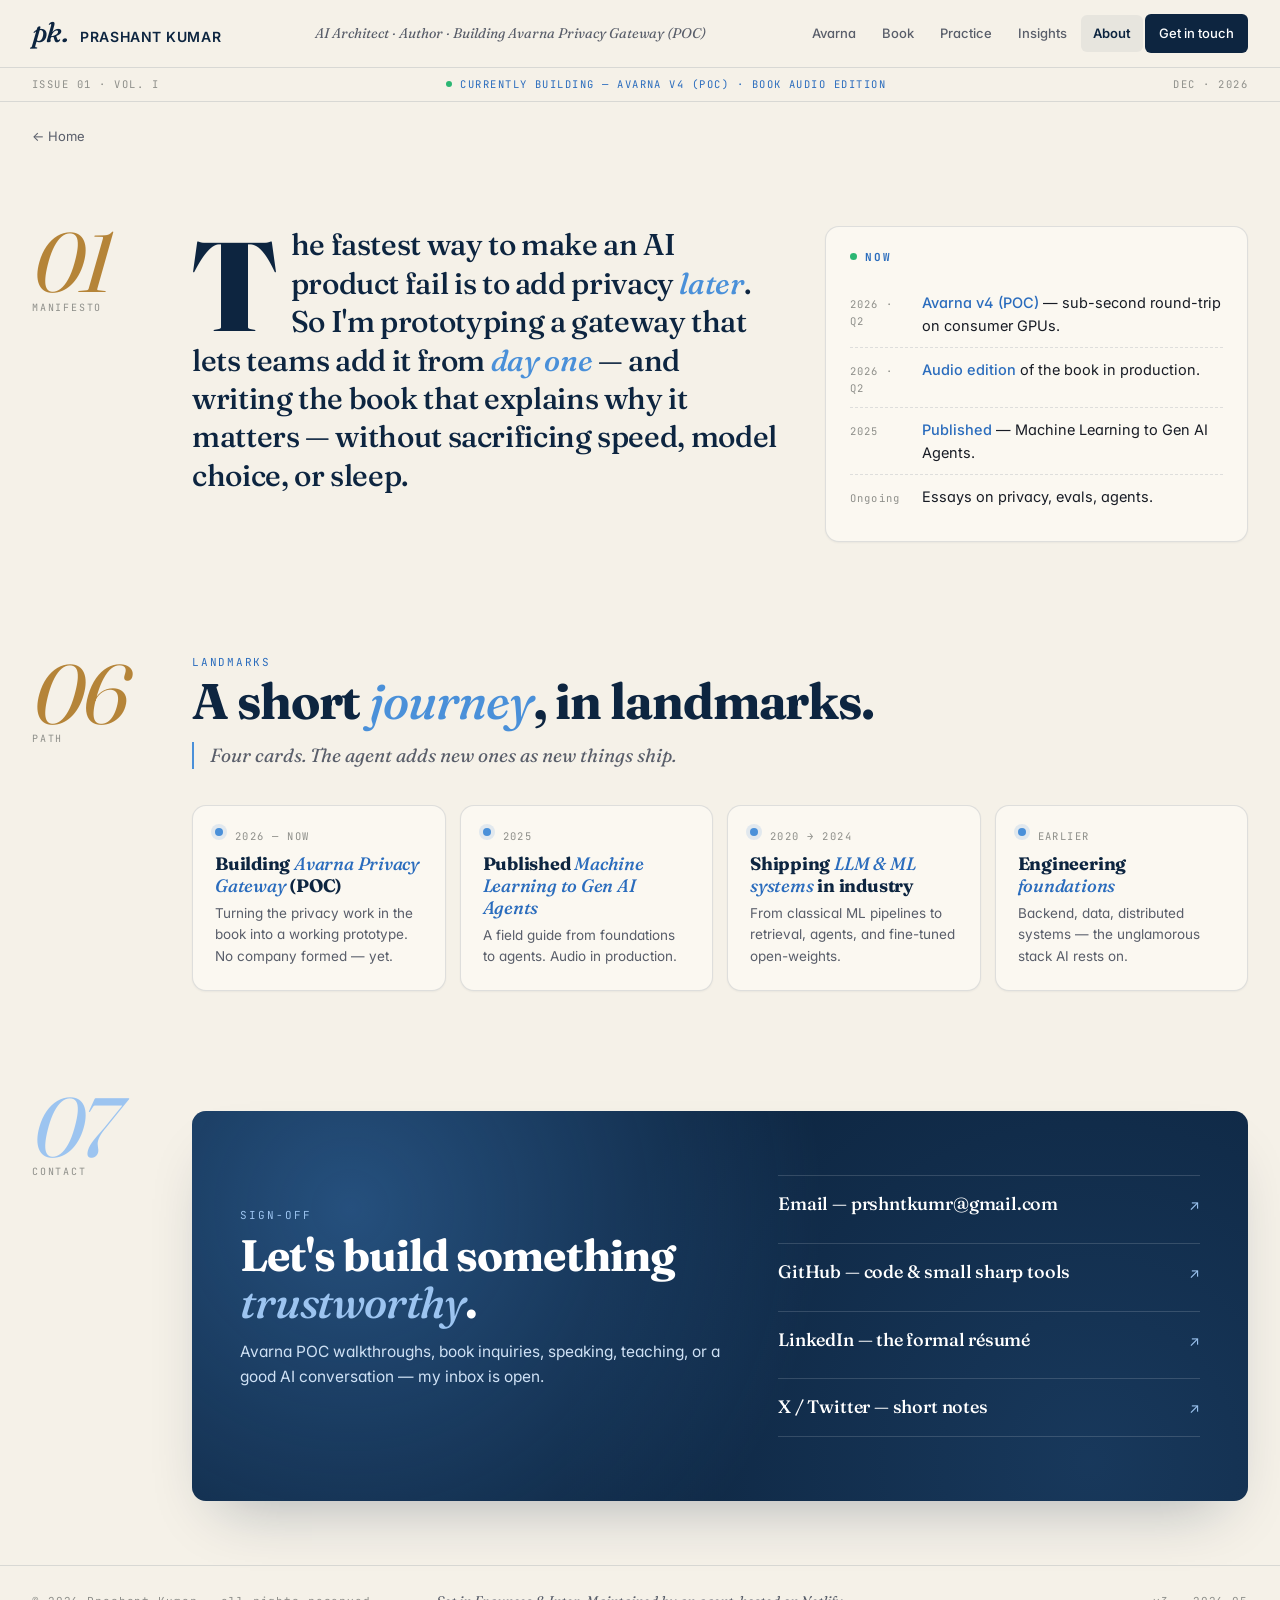
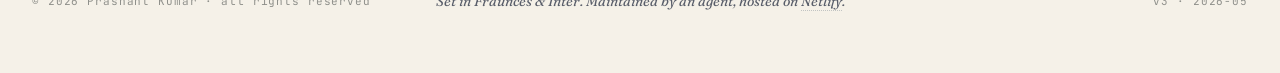
==== about/index.html @ cdc5237c "split site into landing + per-segment pages (avarna, book, practice, insights, about); extract share" ====
<!doctype html>
<html lang="en">
<head>
<meta charset="utf-8" />
<meta name="viewport" content="width=device-width, initial-scale=1" />
<title>About — journey &amp; contact · Prashant Kumar</title>
<meta name="description" content="Prashant Kumar — short journey, what's happening now, and how to reach me." />
<meta name="theme-color" content="#0d2540" />
<meta property="og:title" content="About — journey &amp; contact · Prashant Kumar" />
<meta property="og:description" content="Engineer, author, builder. Journey, manifesto, contact." />
<meta property="og:type" content="website" />
<link rel="preconnect" href="https://fonts.googleapis.com" />
<link rel="preconnect" href="https://fonts.gstatic.com" crossorigin />
<link href="https://fonts.googleapis.com/css2?family=Fraunces:ital,opsz,wght@0,9..144,400;0,9..144,500;0,9..144,700;0,9..144,900;1,9..144,400;1,9..144,500;1,9..144,700&family=Inter:wght@400;500;600&family=JetBrains+Mono:wght@400;500&display=swap" rel="stylesheet" />
<link rel="stylesheet" href="/assets/style.css" />
<style>
  /* Multi-page additions */
  .mast-nav a.active { background: rgba(13,37,64,.06); color: var(--navy); font-weight: 600; }
  .back-home { display: inline-flex; align-items: center; gap: 8px; color: var(--ink-dim); text-decoration: none; font-size: 13px; padding: 8px 0; }
  .back-home:hover { color: var(--navy); }
</style>
</head>
<body>

<header class="masthead">
  <div class="mast-inner">
    <a class="mast-brand" href="/">
      <span class="mast-mono">pk.</span>
      <span class="mast-name">Prashant Kumar</span>
    </a>
    <div class="mast-tag">AI Architect · Author · Building Avarna Privacy Gateway (POC)</div>
    <nav class="mast-nav">
      <a href="/avarna/">Avarna</a>
      <a href="/book/">Book</a>
      <a href="/practice/">Practice</a>
      <a href="/insights/">Insights</a>
      <a href="/about/" class="active">About</a>
      <a class="cta" href="/about/#contact">Get in touch</a>
    </nav>
  </div>
</header>

<div class="issue-rule">
  <div class="issue-inner">
    <span>Issue 01 · Vol. I</span>
    <span class="live">Currently building — Avarna v4 (POC) · Book audio edition</span>
    <span id="issue-date">— · 2026</span>
  </div>
</div>

<main id="top">
<a class="back-home" href="/" style="display:block; padding: 24px 0 0;">← Home</a>
<section class="manifesto reveal" id="manifesto">
    <div class="manifesto-num">01<small>Manifesto</small></div>
    <div class="manifesto-text">
      The fastest way to make an AI product fail is to add privacy <span class="it">later</span>. So I'm prototyping a gateway that lets teams add it from <span class="it">day one</span> — and writing the book that explains why it matters — without sacrificing speed, model choice, or sleep.
    </div>
    <aside class="manifesto-now">
      <h4>Now</h4>
      <ul class="now-list">
        <li><span class="yr">2026 · Q2</span><span class="wh"><em>Avarna v4 (POC)</em> — sub-second round-trip on consumer GPUs.</span></li>
        <li><span class="yr">2026 · Q2</span><span class="wh"><em>Audio edition</em> of the book in production.</span></li>
        <li><span class="yr">2025</span><span class="wh"><em>Published</em> — Machine Learning to Gen AI Agents.</span></li>
        <li><span class="yr">Ongoing</span><span class="wh">Essays on privacy, evals, agents.</span></li>
      </ul>
    </aside>
  </section><section id="journey" class="chap reveal">
    <div class="chap-num">06<small>Path</small></div>
    <div class="chap-body">
      <div class="chap-kicker">Landmarks</div>
      <h2 class="chap-title">A short <span class="it">journey</span>, in landmarks.</h2>
      <p class="chap-dek">Four cards. The agent adds new ones as new things ship.</p>

      <div class="journey-band">
        <article class="jcard">
          <div class="when">2026 — now</div>
          <div class="what">Building <em>Avarna Privacy Gateway</em> (POC)</div>
          <p class="why">Turning the privacy work in the book into a working prototype. No company formed — yet.</p>
        </article>
        <article class="jcard">
          <div class="when">2025</div>
          <div class="what">Published <em>Machine Learning to Gen AI Agents</em></div>
          <p class="why">A field guide from foundations to agents. Audio in production.</p>
        </article>
        <article class="jcard">
          <div class="when">2020 → 2024</div>
          <div class="what">Shipping <em>LLM &amp; ML systems</em> in industry</div>
          <p class="why">From classical ML pipelines to retrieval, agents, and fine-tuned open-weights.</p>
        </article>
        <article class="jcard">
          <div class="when">Earlier</div>
          <div class="what">Engineering <em>foundations</em></div>
          <p class="why">Backend, data, distributed systems — the unglamorous stack AI rests on.</p>
        </article>
      </div>
    </div>
  </section><section id="contact" class="chap reveal">
    <div class="chap-num" style="color:#9cc4f0">07<small>Contact</small></div>
    <div class="chap-body">
      <div class="signoff">
        <div>
          <div class="kk">Sign-off</div>
          <h2>Let's build something <span class="it">trustworthy</span>.</h2>
          <p>Avarna POC walkthroughs, book inquiries, speaking, teaching, or a good AI conversation — my inbox is open.</p>
        </div>
        <div class="signoff-links">
          <a class="so-link" href="mailto:prshntkumr@gmail.com">Email — prshntkumr@gmail.com <span class="ar">↗</span></a>
          <a class="so-link" href="https://github.com/" target="_blank" rel="noopener">GitHub — code &amp; small sharp tools <span class="ar">↗</span></a>
          <a class="so-link" href="https://www.linkedin.com/" target="_blank" rel="noopener">LinkedIn — the formal résumé <span class="ar">↗</span></a>
          <a class="so-link" href="#">X / Twitter — short notes <span class="ar">↗</span></a>
        </div>
      </div>
    </div>
  </section>
</main>

<footer class="colophon">
  <div>© <span id="yr"></span> Prashant Kumar · all rights reserved</div>
  <div class="mid">Set in Fraunces &amp; Inter. Maintained by an agent, hosted on <a href="https://www.netlify.com" target="_blank" rel="noopener">Netlify</a>.</div>
  <div style="text-align:right">v3 · 2026-05</div>
</footer>

<script>
  const now = new Date();
  document.getElementById('yr').textContent = now.getFullYear();
  const months = ["JAN","FEB","MAR","APR","MAY","JUN","JUL","AUG","SEP","OCT","NOV","DEC"];
  const dateEl = document.getElementById('issue-date');
  if (dateEl) dateEl.textContent = `${months[now.getMonth()]} · ${now.getFullYear()}`;
  const io = new IntersectionObserver((entries) => {
    entries.forEach(e => { if (e.isIntersecting) { e.target.classList.add('in'); io.unobserve(e.target); } });
  }, { threshold: 0.10 });
  document.querySelectorAll('.reveal').forEach(el => io.observe(el));
</script>

</body>
</html>
---- assets/style.css ----
:root {
    --bg: #f5f1e8;
    --bg-warm: #efeadf;
    --paper: #fbf8f1;
    --ink: #181c25;
    --ink-dim: #595e6a;
    --ink-soft: #8e8f8a;
    --navy: #0d2540;
    --navy-700: #1c3759;
    --navy-100: #e6ebf2;
    --accent: #4a90d9;
    --accent-deep: #2a6cbd;
    --accent-soft: #d6e6f5;
    --gold: #b58438;
    --rule: rgba(13,37,64,.12);
    --rule-strong: rgba(13,37,64,.22);
    --shadow-sm: 0 1px 2px rgba(13,37,64,.05);
    --shadow-md: 0 8px 20px -10px rgba(13,37,64,.18), 0 2px 6px rgba(13,37,64,.05);
    --shadow-lg: 0 30px 60px -28px rgba(13,37,64,.32);
    --radius: 14px;
    --maxw: 1440px;
  }

  * { box-sizing: border-box; }
  html, body { margin: 0; padding: 0; }
  html { scroll-behavior: smooth; }
  body {
    background: var(--bg);
    color: var(--ink);
    font-family: "Inter", system-ui, sans-serif;
    line-height: 1.6;
    -webkit-font-smoothing: antialiased;
    text-rendering: optimizeLegibility;
    font-feature-settings: "ss01","cv11";
  }
  ::selection { background: var(--accent-soft); color: var(--navy); }

  /* ===== Masthead ===== */
  .masthead {
    border-bottom: 1px solid var(--rule);
    background: var(--bg);
    position: sticky; top: 0; z-index: 50;
    backdrop-filter: blur(10px) saturate(140%);
  }
  .mast-inner {
    max-width: var(--maxw); margin: 0 auto;
    padding: 14px 32px;
    display: grid;
    grid-template-columns: auto 1fr auto;
    align-items: center;
    gap: 28px;
  }
  .mast-brand {
    display: inline-flex; align-items: baseline; gap: 12px;
    text-decoration: none; color: var(--navy);
  }
  .mast-mono {
    font-family: "Fraunces", serif;
    font-style: italic;
    font-weight: 500;
    font-size: 28px;
    color: var(--navy);
    letter-spacing: -.02em;
    line-height: 1;
  }
  .mast-name {
    font-family: "Inter", sans-serif;
    font-weight: 600;
    font-size: 14px;
    letter-spacing: .04em;
    text-transform: uppercase;
    color: var(--navy);
  }
  .mast-tag {
    font-family: "Fraunces", serif;
    font-style: italic;
    font-weight: 400;
    font-size: 14px;
    color: var(--ink-dim);
    text-align: center;
  }
  .mast-nav { display: flex; gap: 2px; align-items: center; }
  .mast-nav a {
    color: var(--ink-dim); text-decoration: none;
    padding: 8px 12px;
    font-size: 13px; font-weight: 500;
    border-radius: 6px;
  }
  .mast-nav a:hover { color: var(--navy); background: rgba(13,37,64,.05); }
  .mast-nav a.cta {
    background: var(--navy); color: #fff;
    padding: 9px 14px;
  }
  .mast-nav a.cta:hover { background: var(--navy-700); }
  @media (max-width: 820px) {
    .mast-inner { grid-template-columns: auto auto; }
    .mast-tag { display: none; }
  }

  /* ===== Issue rule (date strip below masthead) ===== */
  .issue-rule {
    border-bottom: 1px solid var(--rule);
    background: var(--bg);
  }
  .issue-inner {
    max-width: var(--maxw); margin: 0 auto;
    padding: 8px 32px;
    display: flex; align-items: center; justify-content: space-between;
    font-family: "JetBrains Mono", monospace;
    font-size: 10.5px;
    color: var(--ink-soft);
    letter-spacing: .14em;
    text-transform: uppercase;
  }
  .issue-inner .live { color: var(--accent-deep); }
  .issue-inner .live::before {
    content: ""; display: inline-block;
    width: 6px; height: 6px; border-radius: 50%;
    background: #2bb673; margin-right: 8px; vertical-align: 1px;
  }

  /* ===== Layout ===== */
  main { max-width: var(--maxw); margin: 0 auto; padding: 0 32px; }

  /* ===== Section system — number in left margin ===== */
  .chap {
    display: grid;
    grid-template-columns: 120px 1fr;
    gap: 40px;
    padding: 96px 0 0;
    scroll-margin-top: 80px;
  }
  .chap-num {
    font-family: "Fraunces", serif;
    font-style: italic;
    font-weight: 400;
    font-size: 84px;
    line-height: .85;
    color: var(--gold);
    letter-spacing: -.03em;
    padding-top: 4px;
    user-select: none;
  }
  .chap-num small {
    display: block;
    font-family: "JetBrains Mono", monospace;
    font-style: normal;
    font-size: 10px;
    color: var(--ink-soft);
    letter-spacing: .18em;
    margin-top: 6px;
    text-transform: uppercase;
  }
  .chap-body { min-width: 0; }
  @media (max-width: 760px) {
    .chap { grid-template-columns: 1fr; gap: 12px; padding-top: 64px; }
    .chap-num { font-size: 48px; }
  }

  .chap-title {
    font-family: "Fraunces", serif;
    font-weight: 700;
    font-size: clamp(30px, 4.2vw, 50px);
    line-height: 1.05;
    letter-spacing: -.022em;
    color: var(--navy);
    margin: 0 0 14px;
  }
  .chap-title .it {
    font-style: italic;
    font-weight: 500;
    color: var(--accent);
  }
  .chap-kicker {
    font-family: "JetBrains Mono", monospace;
    font-size: 11px;
    color: var(--accent-deep);
    letter-spacing: .16em;
    text-transform: uppercase;
    margin-bottom: 4px;
  }
  .chap-dek {
    font-family: "Fraunces", serif;
    font-style: italic;
    font-weight: 400;
    font-size: 19px;
    line-height: 1.45;
    color: var(--ink-dim);
    max-width: 640px;
    margin: 0 0 36px;
    border-left: 2px solid var(--accent);
    padding-left: 16px;
  }

  /* ===== OPENER (video as hero) ===== */
  .opener { padding-top: 36px; }
  .opener-grid {
    display: grid;
    grid-template-columns: 120px 1fr;
    gap: 40px;
  }
  @media (max-width: 760px) { .opener-grid { grid-template-columns: 1fr; } }

  .opener-meta {
    padding-top: 16px;
    font-family: "JetBrains Mono", monospace;
    font-size: 10.5px;
    color: var(--ink-soft);
    letter-spacing: .18em;
    text-transform: uppercase;
    writing-mode: vertical-rl;
    transform: rotate(180deg);
    align-self: start;
    justify-self: center;
  }
  @media (max-width: 760px) { .opener-meta { display: none; } }

  .video-stage {
    position: relative;
    aspect-ratio: 24 / 9;
    border-radius: var(--radius);
    overflow: hidden;
    background:
      radial-gradient(60% 80% at 25% 20%, rgba(74,144,217,.45), transparent 60%),
      radial-gradient(80% 100% at 90% 90%, rgba(13,37,64,.6), transparent 60%),
      linear-gradient(135deg, #0d2540 0%, #1c3759 60%, #2a5a8f 100%);
    box-shadow: var(--shadow-lg);
    border: 1px solid var(--rule-strong);
    display: flex;
    align-items: flex-end;
    color: #fff;
    isolation: isolate;
  }
  /* subtle film-grain on video stage */
  .video-stage::after {
    content: ""; position: absolute; inset: 0;
    background-image: url("data:image/svg+xml;utf8,<svg xmlns='http://www.w3.org/2000/svg' width='220' height='220'><filter id='n'><feTurbulence baseFrequency='.9' numOctaves='2' stitchTiles='stitch'/></filter><rect width='100%' height='100%' filter='url(%23n)' opacity='.4'/></svg>");
    opacity: .12; mix-blend-mode: overlay; pointer-events: none;
  }
  .video-overlay {
    position: relative; z-index: 1;
    padding: 28px 32px;
    display: grid;
    grid-template-columns: 1fr auto;
    align-items: end;
    gap: 28px;
    width: 100%;
    background: linear-gradient(180deg, transparent 0%, rgba(0,0,0,.45) 80%);
  }
  .video-label {
    font-family: "JetBrains Mono", monospace;
    font-size: 11px;
    letter-spacing: .18em;
    text-transform: uppercase;
    color: #b9d4ee;
    margin-bottom: 8px;
  }
  .video-title {
    font-family: "Fraunces", serif;
    font-weight: 700;
    font-size: clamp(22px, 2.6vw, 30px);
    line-height: 1.15;
    letter-spacing: -.015em;
    color: #fff;
    margin: 0;
    max-width: 640px;
  }
  .video-title em { color: #9cc4f0; font-weight: 500; }
  .video-play {
    display: inline-flex; align-items: center; gap: 12px;
    background: #fff; color: var(--navy);
    border: 0; cursor: pointer;
    padding: 12px 18px 12px 12px;
    border-radius: 999px;
    text-decoration: none;
    font-weight: 600;
    font-size: 14px;
    box-shadow: 0 14px 30px -8px rgba(0,0,0,.4);
    white-space: nowrap;
  }
  .video-play .tri {
    width: 26px; height: 26px;
    border-radius: 50%;
    background: var(--navy); color: #fff;
    display: inline-flex; align-items: center; justify-content: center;
    font-size: 10px; padding-left: 2px;
  }
  @media (max-width: 700px) {
    .video-stage { aspect-ratio: 16 / 11; }
    .video-overlay { grid-template-columns: 1fr; padding: 18px 20px; }
  }

  /* ===== Byline strip (under video) ===== */
  .byline {
    margin-top: 18px;
    padding: 18px 0;
    border-top: 1px solid var(--rule);
    border-bottom: 1px solid var(--rule);
    display: grid;
    grid-template-columns: 120px 1fr auto;
    gap: 40px;
    align-items: center;
  }
  @media (max-width: 760px) { .byline { grid-template-columns: 1fr; gap: 10px; } }
  .byline-by {
    font-family: "JetBrains Mono", monospace;
    font-size: 10.5px;
    color: var(--ink-soft);
    letter-spacing: .18em;
    text-transform: uppercase;
    text-align: right;
  }
  @media (max-width: 760px) { .byline-by { text-align: left; } }
  .byline-author {
    display: inline-flex; align-items: center; gap: 14px;
    color: var(--ink);
  }
  .byline-photo {
    width: 44px; height: 44px;
    border-radius: 50%;
    background:
      radial-gradient(circle at 35% 35%, #cdd9e6, transparent 55%),
      linear-gradient(160deg, #95a6ba, #6c7c92);
    flex-shrink: 0;
    position: relative;
    overflow: hidden;
    border: 1px solid var(--rule-strong);
  }
  .byline-photo::after {
    content: ""; position: absolute; left: 50%; bottom: -14px;
    transform: translateX(-50%);
    width: 70px; height: 38px;
    border-radius: 35px 35px 0 0;
    background: linear-gradient(160deg, #95a6ba, #6c7c92);
  }
  .byline-id { line-height: 1.25; }
  .byline-id .nm {
    font-family: "Fraunces", serif;
    font-weight: 700;
    font-size: 18px;
    color: var(--navy);
    letter-spacing: -.01em;
  }
  .byline-id .rl {
    font-size: 13px;
    color: var(--ink-dim);
  }
  .byline-id .rl em {
    color: var(--accent-deep);
    font-style: normal;
    font-weight: 500;
  }
  .byline-meta {
    font-family: "JetBrains Mono", monospace;
    font-size: 10.5px;
    color: var(--ink-soft);
    letter-spacing: .14em;
    text-transform: uppercase;
    text-align: right;
  }
  @media (max-width: 760px) { .byline-meta { text-align: left; } }

  /* ===== Manifesto (with drop cap) ===== */
  .manifesto {
    display: grid;
    grid-template-columns: 120px 1.4fr 1fr;
    gap: 40px;
    padding: 80px 0 16px;
  }
  @media (max-width: 980px) { .manifesto { grid-template-columns: 1fr; } }
  .manifesto-num {
    font-family: "Fraunces", serif;
    font-style: italic;
    font-weight: 400;
    font-size: 84px;
    line-height: .85;
    color: var(--gold);
    letter-spacing: -.03em;
    user-select: none;
  }
  .manifesto-num small {
    display: block;
    font-family: "JetBrains Mono", monospace;
    font-style: normal;
    font-size: 10px;
    color: var(--ink-soft);
    letter-spacing: .18em;
    margin-top: 6px;
    text-transform: uppercase;
  }
  @media (max-width: 980px) { .manifesto-num { font-size: 48px; } }
  .manifesto-text {
    font-family: "Fraunces", serif;
    font-weight: 500;
    font-size: clamp(22px, 2.4vw, 30px);
    line-height: 1.28;
    letter-spacing: -.012em;
    color: var(--navy);
  }
  .manifesto-text .it { font-style: italic; color: var(--accent); font-weight: 500; }
  .manifesto-text::first-letter {
    font-family: "Fraunces", serif;
    font-weight: 900;
    font-size: 4.2em;
    float: left;
    line-height: .82;
    padding: 8px 14px 0 0;
    color: var(--navy);
  }
  .manifesto-now {
    background: var(--paper);
    border: 1px solid var(--rule);
    border-radius: var(--radius);
    padding: 22px 24px;
    box-shadow: var(--shadow-sm);
  }
  .manifesto-now h4 {
    font-family: "JetBrains Mono", monospace;
    font-size: 11px;
    letter-spacing: .18em;
    text-transform: uppercase;
    color: var(--accent-deep);
    margin: 0 0 14px;
  }
  .manifesto-now h4::before {
    content: ""; display: inline-block;
    width: 7px; height: 7px; border-radius: 50%;
    background: #2bb673; margin-right: 8px; vertical-align: 1px;
  }
  .now-list { margin: 0; padding: 0; list-style: none; }
  .now-list li {
    padding: 10px 0;
    border-top: 1px dashed var(--rule);
    display: grid;
    grid-template-columns: 60px 1fr;
    gap: 12px;
    align-items: baseline;
  }
  .now-list li:first-child { border-top: 0; }
  .now-list .yr {
    font-family: "JetBrains Mono", monospace;
    font-size: 10.5px;
    color: var(--ink-soft);
    letter-spacing: .12em;
  }
  .now-list .wh {
    color: var(--ink);
    font-size: 14.5px;
  }
  .now-list .wh em {
    color: var(--accent-deep);
    font-style: normal;
    font-weight: 500;
  }

  /* ===== Avarna case study (asymmetric, with perf table) ===== */
  .case {
    display: grid;
    grid-template-columns: 1.05fr .95fr;
    gap: 32px;
    align-items: start;
  }
  @media (max-width: 880px) { .case { grid-template-columns: 1fr; } }
  .case-text { min-width: 0; }
  .case-text p {
    color: var(--ink-dim);
    font-size: 16px;
    max-width: 540px;
  }
  .case-text .lead {
    font-family: "Fraunces", serif;
    font-style: italic;
    font-size: 19px;
    color: var(--navy);
    line-height: 1.4;
    margin-bottom: 18px;
  }
  .case-tags { display: flex; flex-wrap: wrap; gap: 6px; margin-top: 16px; }
  .tag {
    font-family: "JetBrains Mono", monospace;
    font-size: 10.5px;
    padding: 4px 10px;
    border-radius: 999px;
    background: var(--navy-100);
    color: var(--navy);
    letter-spacing: .04em;
  }
  .ctas { display: flex; flex-wrap: wrap; gap: 10px; margin-top: 22px; }
  .btn {
    display: inline-flex; align-items: center; gap: 10px;
    padding: 12px 20px;
    border-radius: 10px;
    text-decoration: none;
    font-weight: 600;
    font-size: 14px;
    border: 1px solid transparent;
    transition: transform .15s ease, background .2s ease, box-shadow .2s ease, color .2s ease, border-color .2s ease;
  }
  .btn-p { background: var(--navy); color: #fff; box-shadow: var(--shadow-md); }
  .btn-p:hover { background: var(--navy-700); transform: translateY(-1px); }
  .btn-s { background: var(--accent-soft); color: var(--navy); }
  .btn-s:hover { background: #c1d8ee; transform: translateY(-1px); }
  .btn-g { background: transparent; color: var(--navy); border-color: var(--rule-strong); }
  .btn-g:hover { background: var(--paper); border-color: var(--navy-700); }
  .btn .arr { transition: transform .2s ease; }
  .btn:hover .arr { transform: translate(3px, -3px); }

  /* Pipeline diagram */
  .pipeline {
    background: var(--paper);
    border: 1px solid var(--rule);
    border-radius: var(--radius);
    padding: 24px;
    box-shadow: var(--shadow-sm);
  }
  .pipeline h4 {
    font-family: "JetBrains Mono", monospace;
    font-size: 10.5px;
    letter-spacing: .16em;
    text-transform: uppercase;
    color: var(--accent-deep);
    margin: 0 0 14px;
  }
  .pl-flow { display: grid; gap: 8px; }
  .pl-row {
    display: grid;
    grid-template-columns: 16px 1fr;
    gap: 10px;
    align-items: start;
  }
  .pl-tick {
    font-family: "Fraunces", serif;
    font-style: italic;
    color: var(--gold);
    line-height: 1.4;
    font-size: 13px;
  }
  .pl-box {
    background: var(--bg-warm);
    border: 1px solid var(--rule);
    border-radius: 8px;
    padding: 10px 12px;
  }
  .pl-box.detect { border-left: 3px solid var(--accent); }
  .pl-box.mask   { border-left: 3px solid var(--gold); }
  .pl-box.entity { border-left: 3px solid var(--navy); }
  .pl-box.unmask { border-left: 3px solid #2bb673; }
  .pl-box .lbl {
    font-family: "JetBrains Mono", monospace;
    font-size: 10.5px;
    color: var(--ink-soft);
    letter-spacing: .12em;
    text-transform: uppercase;
  }
  .pl-box .desc {
    font-family: "Fraunces", serif;
    font-weight: 500;
    font-size: 15px;
    color: var(--navy);
    margin-top: 2px;
    letter-spacing: -.005em;
  }
  .pl-box .desc em { color: var(--accent-deep); font-style: normal; }
  .pl-parallel {
    margin-left: 10px;
    border-left: 1px dashed var(--rule-strong);
    padding: 4px 0 4px 14px;
    display: grid;
    gap: 6px;
  }
  .pl-parallel .item {
    font-family: "JetBrains Mono", monospace;
    font-size: 11px;
    color: var(--ink-dim);
  }
  .pl-parallel .item strong {
    color: var(--navy);
    font-weight: 600;
  }

  /* Perf grid */
  .perf-grid {
    margin-top: 32px;
    display: grid;
    grid-template-columns: 1fr 1fr;
    gap: 1px;
    background: var(--rule);
    border: 1px solid var(--rule);
    border-radius: var(--radius);
    overflow: hidden;
  }
  @media (max-width: 600px) { .perf-grid { grid-template-columns: 1fr; } }
  .perf-cell {
    background: var(--paper);
    padding: 16px 18px;
  }
  .perf-cell .hw {
    font-family: "JetBrains Mono", monospace;
    font-size: 10.5px;
    color: var(--ink-soft);
    letter-spacing: .12em;
    text-transform: uppercase;
  }
  .perf-cell .rt {
    font-family: "Fraunces", serif;
    font-weight: 700;
    font-size: 22px;
    color: var(--navy);
    line-height: 1.1;
    margin-top: 6px;
    letter-spacing: -.015em;
    font-variant-numeric: tabular-nums;
  }
  .perf-cell .rt small {
    font-family: "Inter", sans-serif;
    font-weight: 400;
    font-size: 12px;
    color: var(--ink-dim);
    letter-spacing: 0;
    margin-left: 4px;
  }
  .perf-foot {
    margin-top: 12px;
    font-family: "JetBrains Mono", monospace;
    font-size: 10.5px;
    color: var(--ink-soft);
    letter-spacing: .08em;
  }
  .perf-foot strong { color: var(--accent-deep); font-weight: 600; }

  /* ===== Book spread ===== */
  .book {
    display: grid;
    grid-template-columns: .9fr 1.1fr;
    gap: 36px;
    align-items: start;
  }
  @media (max-width: 880px) { .book { grid-template-columns: 1fr; } }
  .book-stage {
    background: linear-gradient(160deg, #efeadf 0%, #d9d2c2 100%);
    border-radius: var(--radius);
    padding: 40px;
    display: flex; align-items: center; justify-content: center;
    aspect-ratio: 4 / 5;
    overflow: hidden;
    border: 1px solid var(--rule);
  }
  .book-cover {
    width: 60%; max-width: 260px;
    aspect-ratio: 2 / 3;
    background: linear-gradient(135deg, var(--navy) 0%, var(--navy-700) 100%);
    color: #fff;
    border-radius: 4px 14px 14px 4px;
    box-shadow:
      -2px 0 0 rgba(13,37,64,.55),
      -5px 0 0 rgba(13,37,64,.3),
      18px 30px 60px -10px rgba(13,37,64,.45);
    padding: 28px 24px;
    display: flex; flex-direction: column; justify-content: space-between;
    transform: rotate(-3deg);
    transition: transform .35s ease;
    position: relative;
    overflow: hidden;
  }
  .book-cover:hover { transform: rotate(0) translateY(-4px); }
  .book-cover::before {
    content: ""; position: absolute; inset: 0;
    background: radial-gradient(circle at 30% 18%, rgba(255,255,255,.1), transparent 50%);
  }
  .book-cover .pub {
    font-family: "JetBrains Mono", monospace;
    font-size: 10px;
    letter-spacing: .2em;
    color: #9cc4f0;
    text-transform: uppercase;
  }
  .book-cover .ttl {
    font-family: "Fraunces", serif;
    font-weight: 700;
    font-size: 22px;
    line-height: 1.08;
    letter-spacing: -.015em;
    margin-top: 10px;
  }
  .book-cover .ttl em { color: var(--accent); font-weight: 500; font-style: italic; }
  .book-cover .sub {
    font-family: "Fraunces", serif;
    font-style: italic;
    font-weight: 400;
    font-size: 12px;
    color: #b9d4ee;
    margin-top: 14px;
    line-height: 1.35;
  }
  .book-cover .au {
    font-family: "Fraunces", serif;
    font-weight: 500;
    font-size: 13px;
    color: #fff;
    border-top: 1px solid rgba(255,255,255,.25);
    padding-top: 10px;
    letter-spacing: .02em;
  }

  .book-info p {
    color: var(--ink-dim);
    font-size: 16px;
    max-width: 540px;
  }
  .book-info .lead {
    font-family: "Fraunces", serif;
    font-style: italic;
    font-size: 19px;
    color: var(--navy);
    line-height: 1.4;
    margin-bottom: 18px;
  }
  .toc {
    margin-top: 26px;
    border-top: 1px solid var(--rule);
  }
  .toc-row {
    display: grid;
    grid-template-columns: 36px 1fr auto;
    gap: 16px;
    padding: 12px 0;
    border-bottom: 1px solid var(--rule);
    align-items: baseline;
  }
  .toc-row .pt {
    font-family: "Fraunces", serif;
    font-style: italic;
    font-weight: 500;
    font-size: 14px;
    color: var(--gold);
  }
  .toc-row .ti {
    font-family: "Fraunces", serif;
    font-weight: 500;
    font-size: 16px;
    color: var(--navy);
    letter-spacing: -.005em;
  }
  .toc-row .ti em {
    font-style: italic;
    color: var(--accent-deep);
    font-weight: 500;
  }
  .toc-row .ch {
    font-family: "JetBrains Mono", monospace;
    font-size: 10.5px;
    color: var(--ink-soft);
    letter-spacing: .1em;
  }

  /* ===== Practice — asymmetric card list ===== */
  .practice {
    display: grid;
    grid-template-columns: repeat(6, 1fr);
    gap: 14px;
  }
  @media (max-width: 880px) { .practice { grid-template-columns: repeat(2, 1fr); } }
  @media (max-width: 520px) { .practice { grid-template-columns: 1fr; } }
  .pcard {
    background: var(--paper);
    border: 1px solid var(--rule);
    border-radius: var(--radius);
    padding: 22px;
    box-shadow: var(--shadow-sm);
    transition: transform .25s ease, box-shadow .25s ease, border-color .25s ease;
    grid-column: span 2;
    display: flex; flex-direction: column; gap: 8px;
  }
  .pcard:hover { transform: translateY(-3px); box-shadow: var(--shadow-md); border-color: var(--rule-strong); }
  /* alternating widths for editorial rhythm */
  .pcard:nth-child(6n+1) { grid-column: span 3; }
  .pcard:nth-child(6n+2) { grid-column: span 3; }
  .pcard:nth-child(6n+3) { grid-column: span 2; }
  .pcard:nth-child(6n+4) { grid-column: span 2; }
  .pcard:nth-child(6n+5) { grid-column: span 2; }
  .pcard:nth-child(6n+6) { grid-column: span 6; }
  @media (max-width: 880px) {
    .pcard, .pcard:nth-child(n) { grid-column: span 2; }
  }
  @media (max-width: 520px) {
    .pcard, .pcard:nth-child(n) { grid-column: span 1; }
  }
  .pcard .pnum {
    font-family: "JetBrains Mono", monospace;
    font-size: 10.5px;
    color: var(--ink-soft);
    letter-spacing: .14em;
  }
  .pcard h3 {
    font-family: "Fraunces", serif;
    font-weight: 700;
    font-size: 20px;
    color: var(--navy);
    margin: 0;
    letter-spacing: -.015em;
  }
  .pcard h3 .it { font-style: italic; font-weight: 500; color: var(--accent); }
  .pcard p {
    color: var(--ink-dim);
    margin: 4px 0 0;
    font-size: 14.5px;
    line-height: 1.55;
  }
  .pcard .pmeta {
    display: flex; flex-wrap: wrap; gap: 5px;
    margin-top: 12px;
  }

  /* ===== Insights ===== */
  .insights {
    display: grid;
    grid-template-columns: 1.4fr 1fr;
    gap: 32px;
  }
  @media (max-width: 880px) { .insights { grid-template-columns: 1fr; } }
  .lead-essay {
    background: var(--paper);
    border: 1px solid var(--rule);
    border-radius: var(--radius);
    padding: 36px;
    box-shadow: var(--shadow-md);
    position: relative;
  }
  .lead-essay .kk {
    font-family: "JetBrains Mono", monospace;
    font-size: 10.5px;
    letter-spacing: .16em;
    text-transform: uppercase;
    color: var(--accent-deep);
    margin-bottom: 14px;
  }
  .lead-essay h3 {
    font-family: "Fraunces", serif;
    font-weight: 700;
    font-size: 30px;
    line-height: 1.08;
    letter-spacing: -.018em;
    color: var(--navy);
    margin: 0 0 12px;
  }
  .lead-essay h3 .it { font-style: italic; font-weight: 500; color: var(--accent); }
  .lead-essay p {
    color: var(--ink-dim);
    font-size: 15.5px;
    margin: 0 0 16px;
  }
  .lead-essay .pull {
    font-family: "Fraunces", serif;
    font-style: italic;
    font-size: 17px;
    color: var(--navy);
    line-height: 1.45;
    border-left: 2px solid var(--accent);
    padding: 4px 0 4px 14px;
    margin: 16px 0;
  }
  .lead-essay a.read {
    color: var(--navy);
    font-weight: 600;
    text-decoration: none;
    font-size: 14px;
    border-bottom: 1px solid var(--accent);
    padding-bottom: 2px;
  }
  .more-stack { display: grid; gap: 14px; align-content: start; }
  .mi {
    background: var(--paper);
    border: 1px solid var(--rule);
    border-radius: var(--radius);
    padding: 22px;
    box-shadow: var(--shadow-sm);
  }
  .mi .kk {
    font-family: "JetBrains Mono", monospace;
    font-size: 10.5px;
    letter-spacing: .14em;
    text-transform: uppercase;
    color: var(--accent-deep);
    margin-bottom: 8px;
  }
  .mi h4 {
    font-family: "Fraunces", serif;
    font-weight: 700;
    font-size: 18px;
    color: var(--navy);
    margin: 0 0 6px;
    line-height: 1.2;
    letter-spacing: -.012em;
  }
  .mi p { color: var(--ink-dim); font-size: 13.5px; margin: 0 0 10px; }
  .mi a { color: var(--navy); font-weight: 600; text-decoration: none; font-size: 13px; border-bottom: 1px solid var(--accent); padding-bottom: 1px; }

  /* ===== Journey — horizontal scroll band ===== */
  .journey-band {
    display: grid;
    grid-template-columns: repeat(4, 1fr);
    gap: 14px;
  }
  @media (max-width: 880px) { .journey-band { grid-template-columns: 1fr 1fr; } }
  @media (max-width: 520px) { .journey-band { grid-template-columns: 1fr; } }
  .jcard {
    background: var(--paper);
    border: 1px solid var(--rule);
    border-radius: var(--radius);
    padding: 22px;
    box-shadow: var(--shadow-sm);
    position: relative;
  }
  .jcard::before {
    content: ""; position: absolute;
    top: 22px; left: 22px;
    width: 8px; height: 8px; border-radius: 50%;
    background: var(--accent);
    box-shadow: 0 0 0 4px rgba(74,144,217,.15);
  }
  .jcard .when {
    font-family: "JetBrains Mono", monospace;
    font-size: 10.5px;
    letter-spacing: .14em;
    text-transform: uppercase;
    color: var(--ink-soft);
    margin-left: 20px;
  }
  .jcard .what {
    font-family: "Fraunces", serif;
    font-weight: 700;
    font-size: 18px;
    color: var(--navy);
    margin: 8px 0 6px;
    line-height: 1.22;
    letter-spacing: -.012em;
  }
  .jcard .what em { font-style: italic; color: var(--accent-deep); font-weight: 500; }
  .jcard .why { color: var(--ink-dim); font-size: 13.5px; margin: 0; }

  /* ===== Sign-off ===== */
  .signoff {
    background: var(--navy);
    color: #fff;
    border-radius: var(--radius);
    padding: 64px 48px;
    margin-top: 24px;
    position: relative;
    overflow: hidden;
    box-shadow: var(--shadow-lg);
    display: grid;
    grid-template-columns: 1.2fr 1fr;
    gap: 32px;
    align-items: center;
  }
  @media (max-width: 760px) { .signoff { grid-template-columns: 1fr; padding: 40px 28px; } }
  .signoff::before {
    content: ""; position: absolute; inset: 0;
    background:
      radial-gradient(circle at 15% 25%, rgba(74,144,217,.4), transparent 50%),
      radial-gradient(circle at 85% 90%, rgba(74,144,217,.18), transparent 55%);
    pointer-events: none;
  }
  .signoff > * { position: relative; z-index: 1; }
  .signoff .kk {
    font-family: "JetBrains Mono", monospace;
    font-size: 11px;
    letter-spacing: .18em;
    text-transform: uppercase;
    color: #9cc4f0;
  }
  .signoff h2 {
    font-family: "Fraunces", serif;
    font-weight: 700;
    font-size: clamp(28px, 4vw, 44px);
    line-height: 1.05;
    color: #fff;
    margin: 8px 0 14px;
    letter-spacing: -.022em;
  }
  .signoff h2 .it { font-style: italic; font-weight: 500; color: #9cc4f0; }
  .signoff p { color: #cfe1f5; font-size: 15.5px; max-width: 480px; }
  .signoff-links { display: grid; gap: 10px; }
  .so-link {
    display: grid; grid-template-columns: 1fr auto; align-items: baseline;
    padding: 14px 0;
    border-top: 1px solid rgba(255,255,255,.15);
    color: #fff; text-decoration: none;
    font-family: "Fraunces", serif;
    font-weight: 500;
    font-size: 18px;
    letter-spacing: -.01em;
    transition: padding-left .2s ease;
  }
  .so-link:last-child { border-bottom: 1px solid rgba(255,255,255,.15); }
  .so-link:hover { padding-left: 8px; color: #9cc4f0; }
  .so-link .ar { font-family: "Inter", sans-serif; font-weight: 400; font-size: 14px; color: #9cc4f0; }

  /* ===== Colophon footer ===== */
  .colophon {
    max-width: var(--maxw); margin: 64px auto 0;
    padding: 24px 32px 60px;
    border-top: 1px solid var(--rule);
    display: grid;
    grid-template-columns: 1fr auto 1fr;
    gap: 32px;
    align-items: center;
    color: var(--ink-soft);
    font-family: "JetBrains Mono", monospace;
    font-size: 11px;
    letter-spacing: .08em;
  }
  @media (max-width: 760px) { .colophon { grid-template-columns: 1fr; text-align: center; } }
  .colophon .mid {
    font-family: "Fraunces", serif;
    font-style: italic;
    font-weight: 400;
    font-size: 14px;
    color: var(--ink-dim);
    letter-spacing: 0;
  }
  .colophon a { color: var(--ink-dim); text-decoration: none; border-bottom: 1px dotted var(--rule-strong); }

  /* Reveal */
  .reveal { opacity: 0; transform: translateY(18px); transition: opacity .7s ease, transform .7s ease; }
  .reveal.in { opacity: 1; transform: none; }
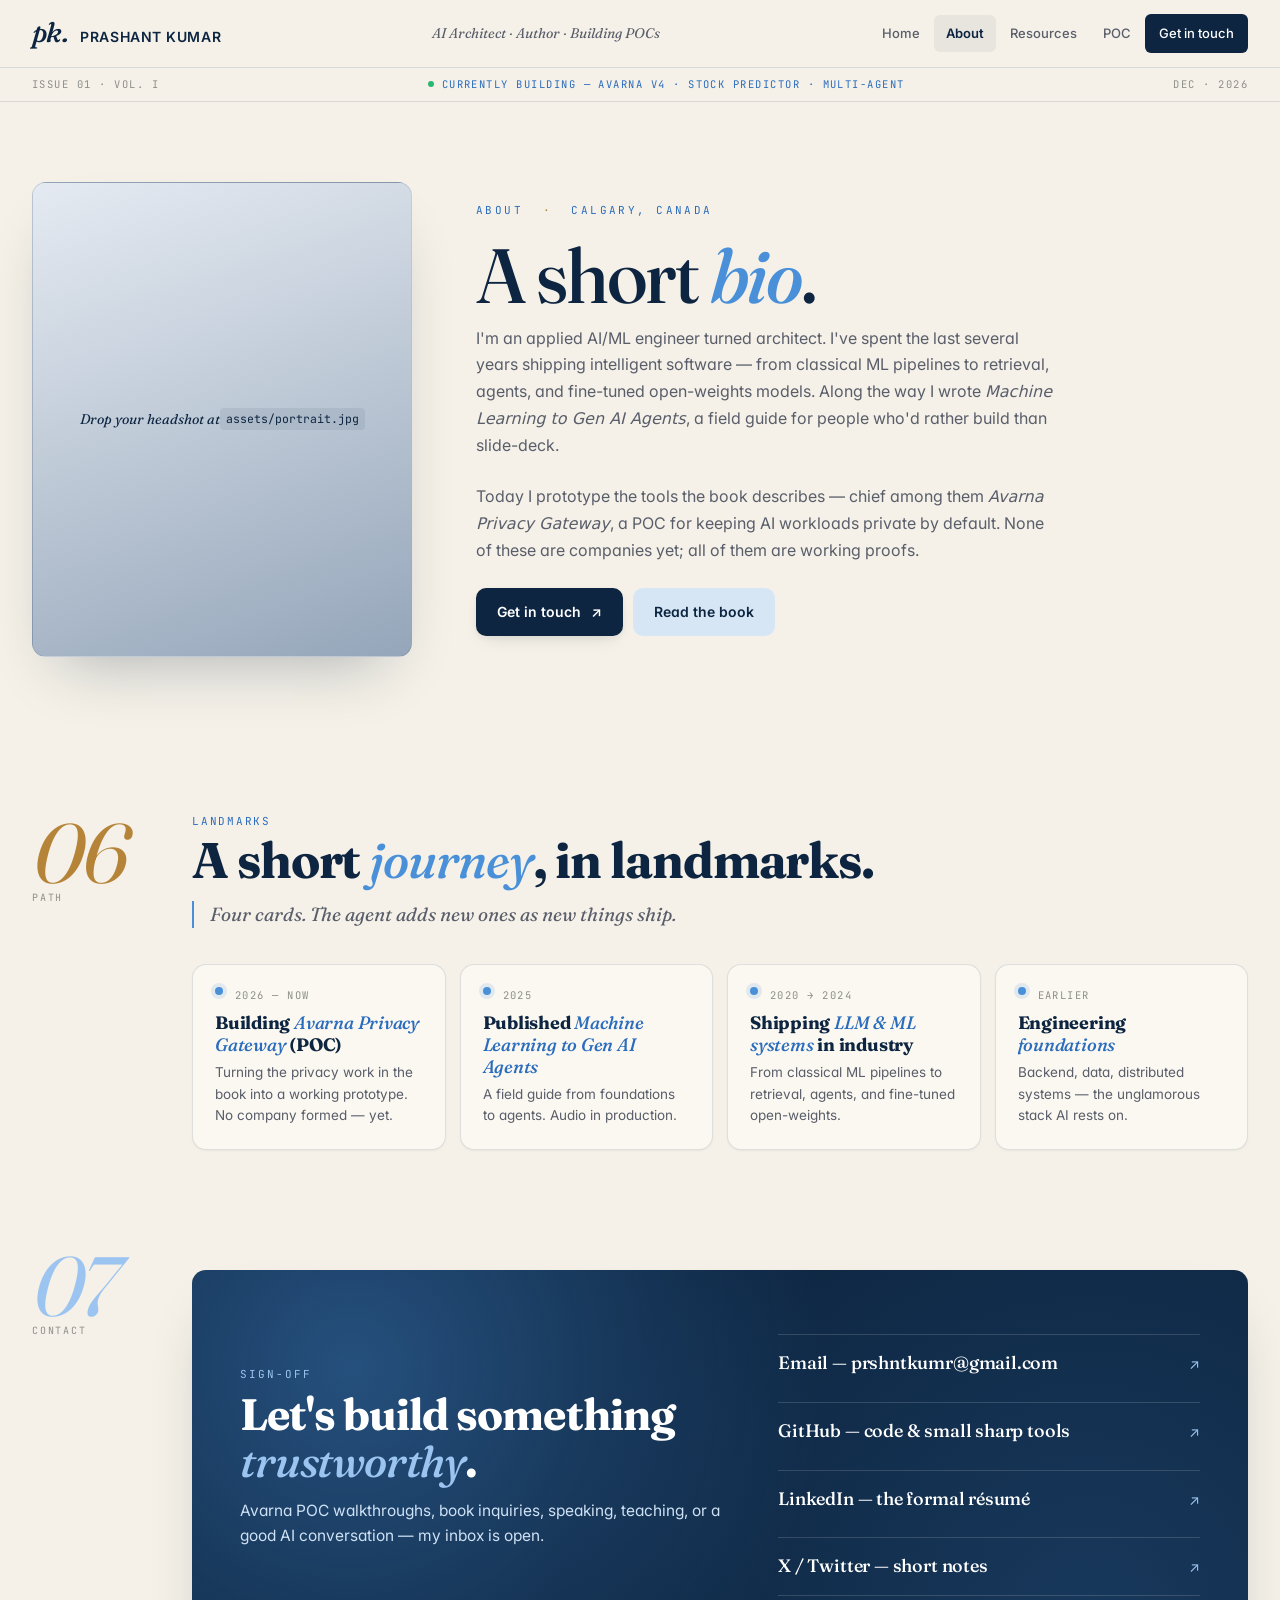
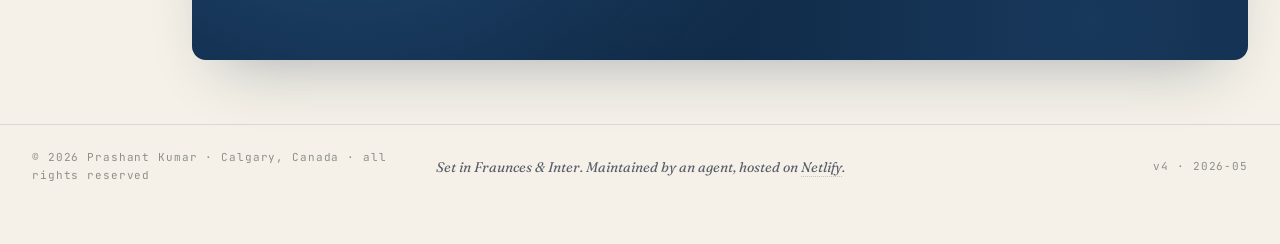
==== commit e2ebd996: "restructure to 4-tab site: Home (portrait + Latest & Trending + Now) / About / Resources / POC (Avar" ====
--- a/about/index.html
+++ b/about/index.html
@@ -3,21 +3,244 @@
 <head>
 <meta charset="utf-8" />
 <meta name="viewport" content="width=device-width, initial-scale=1" />
-<title>About — journey &amp; contact · Prashant Kumar</title>
-<meta name="description" content="Prashant Kumar — short journey, what's happening now, and how to reach me." />
+<title>About — Prashant Kumar</title>
+<meta name="description" content="About Prashant Kumar — AI architect and author based in Calgary, Canada." />
 <meta name="theme-color" content="#0d2540" />
-<meta property="og:title" content="About — journey &amp; contact · Prashant Kumar" />
-<meta property="og:description" content="Engineer, author, builder. Journey, manifesto, contact." />
+<meta property="og:title" content="About — Prashant Kumar" />
+<meta property="og:description" content="Engineer turned architect. Author of a field guide on AI. Builder of POCs." />
 <meta property="og:type" content="website" />
 <link rel="preconnect" href="https://fonts.googleapis.com" />
 <link rel="preconnect" href="https://fonts.gstatic.com" crossorigin />
 <link href="https://fonts.googleapis.com/css2?family=Fraunces:ital,opsz,wght@0,9..144,400;0,9..144,500;0,9..144,700;0,9..144,900;1,9..144,400;1,9..144,500;1,9..144,700&family=Inter:wght@400;500;600&family=JetBrains+Mono:wght@400;500&display=swap" rel="stylesheet" />
 <link rel="stylesheet" href="/assets/style.css" />
 <style>
-  /* Multi-page additions */
   .mast-nav a.active { background: rgba(13,37,64,.06); color: var(--navy); font-weight: 600; }
   .back-home { display: inline-flex; align-items: center; gap: 8px; color: var(--ink-dim); text-decoration: none; font-size: 13px; padding: 8px 0; }
   .back-home:hover { color: var(--navy); }
+
+  /* === Portrait + bio block === */
+  .portrait-hero {
+    padding: 80px 0 60px;
+    display: grid;
+    grid-template-columns: minmax(280px, 380px) 1fr;
+    gap: 64px;
+    align-items: center;
+  }
+  @media (max-width: 880px) { .portrait-hero { grid-template-columns: 1fr; gap: 40px; padding: 48px 0; } }
+  .portrait {
+    aspect-ratio: 4 / 5;
+    border-radius: var(--radius);
+    background:
+      url('/assets/portrait.jpg') center / cover no-repeat,
+      radial-gradient(circle at 30% 30%, #cdd9e6, transparent 55%),
+      linear-gradient(160deg, #e6ebf2, #95a6ba);
+    box-shadow: var(--shadow-lg);
+    position: relative;
+    overflow: hidden;
+    border: 1px solid var(--rule);
+  }
+  .portrait .placeholder {
+    position: absolute; inset: 0;
+    display: flex; align-items: center; justify-content: center;
+    text-align: center; padding: 24px;
+    color: var(--navy);
+    font-family: "Fraunces", serif;
+    font-style: italic;
+    font-size: 14px;
+    background: linear-gradient(160deg, rgba(230,235,242,.92), rgba(149,166,186,.92));
+  }
+  /* Hide placeholder when portrait.jpg loads */
+  .portrait[data-loaded="true"] .placeholder { display: none; }
+
+  .bio-eyebrow {
+    font-family: "JetBrains Mono", monospace;
+    font-size: 11px; letter-spacing: .22em; text-transform: uppercase;
+    color: var(--accent-deep);
+    margin-bottom: 18px;
+  }
+  .bio-eyebrow .sep { color: var(--gold); margin: 0 10px; }
+  .bio-name {
+    font-family: "Fraunces", serif;
+    font-weight: 500;
+    font-size: clamp(48px, 6vw, 84px);
+    line-height: .98;
+    letter-spacing: -.03em;
+    color: var(--navy);
+    margin: 0 0 12px;
+  }
+  .bio-name .it { font-style: italic; color: var(--accent); }
+  .bio-role {
+    font-family: "Fraunces", serif;
+    font-style: italic;
+    font-weight: 400;
+    font-size: clamp(18px, 1.6vw, 22px);
+    color: var(--ink-dim);
+    margin: 0 0 24px;
+  }
+  .bio-role em { font-style: normal; color: var(--accent-deep); font-weight: 500; }
+  .bio-blurb {
+    font-size: 16px;
+    color: var(--ink-dim);
+    line-height: 1.65;
+    max-width: 580px;
+    margin: 0 0 24px;
+  }
+  .bio-ctas { display: flex; flex-wrap: wrap; gap: 10px; }
+
+  /* === Latest & Trending strip === */
+  .latest-strip {
+    padding: 60px 0 40px;
+    border-top: 1px solid var(--rule);
+  }
+  .latest-head {
+    display: flex; justify-content: space-between; align-items: baseline;
+    margin-bottom: 32px; flex-wrap: wrap; gap: 16px;
+  }
+  .latest-head h2 {
+    font-family: "Fraunces", serif;
+    font-weight: 500;
+    font-size: clamp(26px, 3vw, 38px);
+    color: var(--navy);
+    letter-spacing: -.018em;
+    margin: 0;
+  }
+  .latest-head h2 .it { font-style: italic; color: var(--accent); }
+  .latest-head .updated {
+    font-family: "JetBrains Mono", monospace;
+    font-size: 11px;
+    color: var(--ink-soft);
+    letter-spacing: .14em; text-transform: uppercase;
+  }
+  .latest-grid {
+    display: grid;
+    grid-template-columns: repeat(3, 1fr);
+    gap: 20px;
+  }
+  @media (max-width: 880px) { .latest-grid { grid-template-columns: 1fr; } }
+  .lcard {
+    background: var(--paper);
+    border: 1px solid var(--rule);
+    border-radius: var(--radius);
+    padding: 28px;
+    display: flex; flex-direction: column;
+    text-decoration: none;
+    box-shadow: var(--shadow-sm);
+    transition: transform .25s ease, box-shadow .25s ease, border-color .25s ease;
+    position: relative;
+  }
+  .lcard:hover { transform: translateY(-3px); box-shadow: var(--shadow-md); border-color: var(--rule-strong); }
+  .lcard.featured { border-top: 3px solid var(--accent); }
+  .lcard .badge {
+    align-self: flex-start;
+    font-family: "JetBrains Mono", monospace;
+    font-size: 10px;
+    letter-spacing: .16em; text-transform: uppercase;
+    padding: 3px 9px;
+    border-radius: 999px;
+    background: var(--accent-soft);
+    color: var(--navy);
+    margin-bottom: 14px;
+  }
+  .lcard .meta {
+    font-family: "JetBrains Mono", monospace;
+    font-size: 10.5px;
+    letter-spacing: .16em; text-transform: uppercase;
+    color: var(--accent-deep);
+    margin-bottom: 10px;
+  }
+  .lcard h3 {
+    font-family: "Fraunces", serif;
+    font-weight: 500;
+    font-size: 22px;
+    color: var(--navy);
+    margin: 0 0 8px;
+    line-height: 1.18;
+    letter-spacing: -.012em;
+  }
+  .lcard h3 .it { font-style: italic; color: var(--accent); }
+  .lcard p { color: var(--ink-dim); font-size: 14px; margin: 0 0 16px; line-height: 1.55; flex: 1; }
+  .lcard .read {
+    color: var(--navy);
+    font-weight: 600;
+    font-size: 13.5px;
+    display: inline-flex; align-items: center; gap: 8px;
+  }
+  .lcard .arr { transition: transform .2s ease; }
+  .lcard:hover .arr { transform: translate(4px,0); }
+
+  /* === Now building strip === */
+  .now-strip {
+    padding: 50px 0 30px;
+    display: grid;
+    grid-template-columns: 200px 1fr;
+    gap: 40px;
+    border-top: 1px solid var(--rule);
+  }
+  @media (max-width: 880px) { .now-strip { grid-template-columns: 1fr; gap: 16px; } }
+  .now-strip h3 {
+    font-family: "Fraunces", serif;
+    font-style: italic;
+    font-weight: 400;
+    font-size: 26px;
+    color: var(--navy);
+    letter-spacing: -.012em;
+    margin: 0;
+  }
+  .now-strip h3 small {
+    display: block;
+    font-family: "JetBrains Mono", monospace;
+    font-style: normal;
+    font-size: 10px;
+    color: var(--ink-soft);
+    letter-spacing: .18em;
+    text-transform: uppercase;
+    margin-top: 4px;
+  }
+  .now-list-clean { list-style: none; padding: 0; margin: 0; }
+  .now-list-clean li {
+    padding: 14px 0;
+    border-bottom: 1px solid var(--rule);
+    display: grid;
+    grid-template-columns: 110px 1fr auto;
+    gap: 18px;
+    align-items: baseline;
+  }
+  .now-list-clean li:last-child { border-bottom: 0; }
+  .now-list-clean .when {
+    font-family: "JetBrains Mono", monospace;
+    font-size: 10.5px;
+    color: var(--ink-soft);
+    letter-spacing: .14em; text-transform: uppercase;
+  }
+  .now-list-clean .what { color: var(--ink); font-size: 15.5px; }
+  .now-list-clean .what em { color: var(--accent-deep); font-style: normal; font-weight: 500; }
+  .now-list-clean .tag-status {
+    font-family: "JetBrains Mono", monospace;
+    font-size: 9.5px; letter-spacing: .14em; text-transform: uppercase;
+    color: var(--ink-soft);
+  }
+
+  /* === Sign off === */
+  .signoff-clean {
+    padding: 80px 0 60px;
+    border-top: 1px solid var(--rule);
+    display: grid;
+    grid-template-columns: 1.4fr 1fr;
+    gap: 64px;
+    align-items: center;
+  }
+  @media (max-width: 880px) { .signoff-clean { grid-template-columns: 1fr; gap: 24px; padding: 56px 0; } }
+  .signoff-clean p {
+    font-family: "Fraunces", serif;
+    font-style: italic;
+    font-weight: 400;
+    font-size: clamp(22px, 2.4vw, 30px);
+    color: var(--navy);
+    line-height: 1.32;
+    margin: 0;
+    letter-spacing: -.012em;
+  }
+  .signoff-clean p em { font-style: normal; color: var(--accent); }
 </style>
 </head>
 <body>
@@ -28,13 +251,12 @@
       <span class="mast-mono">pk.</span>
       <span class="mast-name">Prashant Kumar</span>
     </a>
-    <div class="mast-tag">AI Architect · Author · Building Avarna Privacy Gateway (POC)</div>
+    <div class="mast-tag">AI Architect · Author · Building POCs</div>
     <nav class="mast-nav">
-      <a href="/avarna/">Avarna</a>
-      <a href="/book/">Book</a>
-      <a href="/practice/">Practice</a>
-      <a href="/insights/">Insights</a>
+      <a href="/">Home</a>
       <a href="/about/" class="active">About</a>
+      <a href="/resources/">Resources</a>
+      <a href="/poc/">POC</a>
       <a class="cta" href="/about/#contact">Get in touch</a>
     </nav>
   </div>
@@ -43,28 +265,37 @@
 <div class="issue-rule">
   <div class="issue-inner">
     <span>Issue 01 · Vol. I</span>
-    <span class="live">Currently building — Avarna v4 (POC) · Book audio edition</span>
+    <span class="live">Currently building — Avarna v4 · Stock Predictor · Multi-Agent</span>
     <span id="issue-date">— · 2026</span>
   </div>
 </div>
 
 <main id="top">
-<a class="back-home" href="/" style="display:block; padding: 24px 0 0;">← Home</a>
-<section class="manifesto reveal" id="manifesto">
-    <div class="manifesto-num">01<small>Manifesto</small></div>
-    <div class="manifesto-text">
-      The fastest way to make an AI product fail is to add privacy <span class="it">later</span>. So I'm prototyping a gateway that lets teams add it from <span class="it">day one</span> — and writing the book that explains why it matters — without sacrificing speed, model choice, or sleep.
+
+  <section class="portrait-hero reveal">
+    <div class="portrait">
+      <div class="placeholder">
+        Drop your headshot at<br/>
+        <code style="font-family:'JetBrains Mono',monospace;font-style:normal;font-size:11.5px;background:rgba(13,37,64,.08);padding:2px 6px;border-radius:4px">assets/portrait.jpg</code>
+      </div>
     </div>
-    <aside class="manifesto-now">
-      <h4>Now</h4>
-      <ul class="now-list">
-        <li><span class="yr">2026 · Q2</span><span class="wh"><em>Avarna v4 (POC)</em> — sub-second round-trip on consumer GPUs.</span></li>
-        <li><span class="yr">2026 · Q2</span><span class="wh"><em>Audio edition</em> of the book in production.</span></li>
-        <li><span class="yr">2025</span><span class="wh"><em>Published</em> — Machine Learning to Gen AI Agents.</span></li>
-        <li><span class="yr">Ongoing</span><span class="wh">Essays on privacy, evals, agents.</span></li>
-      </ul>
-    </aside>
-  </section><section id="journey" class="chap reveal">
+    <div>
+      <div class="bio-eyebrow">About <span class="sep">·</span> Calgary, Canada</div>
+      <h1 class="bio-name">A short <span class="it">bio</span>.</h1>
+      <p class="bio-blurb">
+        I'm an applied AI/ML engineer turned architect. I've spent the last several years shipping intelligent software — from classical ML pipelines to retrieval, agents, and fine-tuned open-weights models. Along the way I wrote <em>Machine Learning to Gen AI Agents</em>, a field guide for people who'd rather build than slide-deck.
+      </p>
+      <p class="bio-blurb">
+        Today I prototype the tools the book describes — chief among them <em>Avarna Privacy Gateway</em>, a POC for keeping AI workloads private by default. None of these are companies yet; all of them are working proofs.
+      </p>
+      <div class="bio-ctas">
+        <a class="btn btn-p" href="#contact">Get in touch <span class="arr">↗</span></a>
+        <a class="btn btn-s" href="/resources/">Read the book</a>
+      </div>
+    </div>
+  </section>
+
+  <section id="journey" class="chap reveal">
     <div class="chap-num">06<small>Path</small></div>
     <div class="chap-body">
       <div class="chap-kicker">Landmarks</div>
@@ -94,7 +325,9 @@
         </article>
       </div>
     </div>
-  </section><section id="contact" class="chap reveal">
+  </section>
+
+  <section id="contact" class="chap reveal">
     <div class="chap-num" style="color:#9cc4f0">07<small>Contact</small></div>
     <div class="chap-body">
       <div class="signoff">
@@ -112,12 +345,13 @@
       </div>
     </div>
   </section>
+
 </main>
 
 <footer class="colophon">
-  <div>© <span id="yr"></span> Prashant Kumar · all rights reserved</div>
+  <div>© <span id="yr"></span> Prashant Kumar · Calgary, Canada · all rights reserved</div>
   <div class="mid">Set in Fraunces &amp; Inter. Maintained by an agent, hosted on <a href="https://www.netlify.com" target="_blank" rel="noopener">Netlify</a>.</div>
-  <div style="text-align:right">v3 · 2026-05</div>
+  <div style="text-align:right">v4 · 2026-05</div>
 </footer>
 
 <script>
@@ -130,6 +364,13 @@
     entries.forEach(e => { if (e.isIntersecting) { e.target.classList.add('in'); io.unobserve(e.target); } });
   }, { threshold: 0.10 });
   document.querySelectorAll('.reveal').forEach(el => io.observe(el));
+  // If portrait.jpg loads successfully, mark portrait container so placeholder hides
+  const portrait = document.querySelector('.portrait');
+  if (portrait) {
+    const img = new Image();
+    img.onload = () => portrait.setAttribute('data-loaded', 'true');
+    img.src = '/assets/portrait.jpg';
+  }
 </script>
 
 </body>
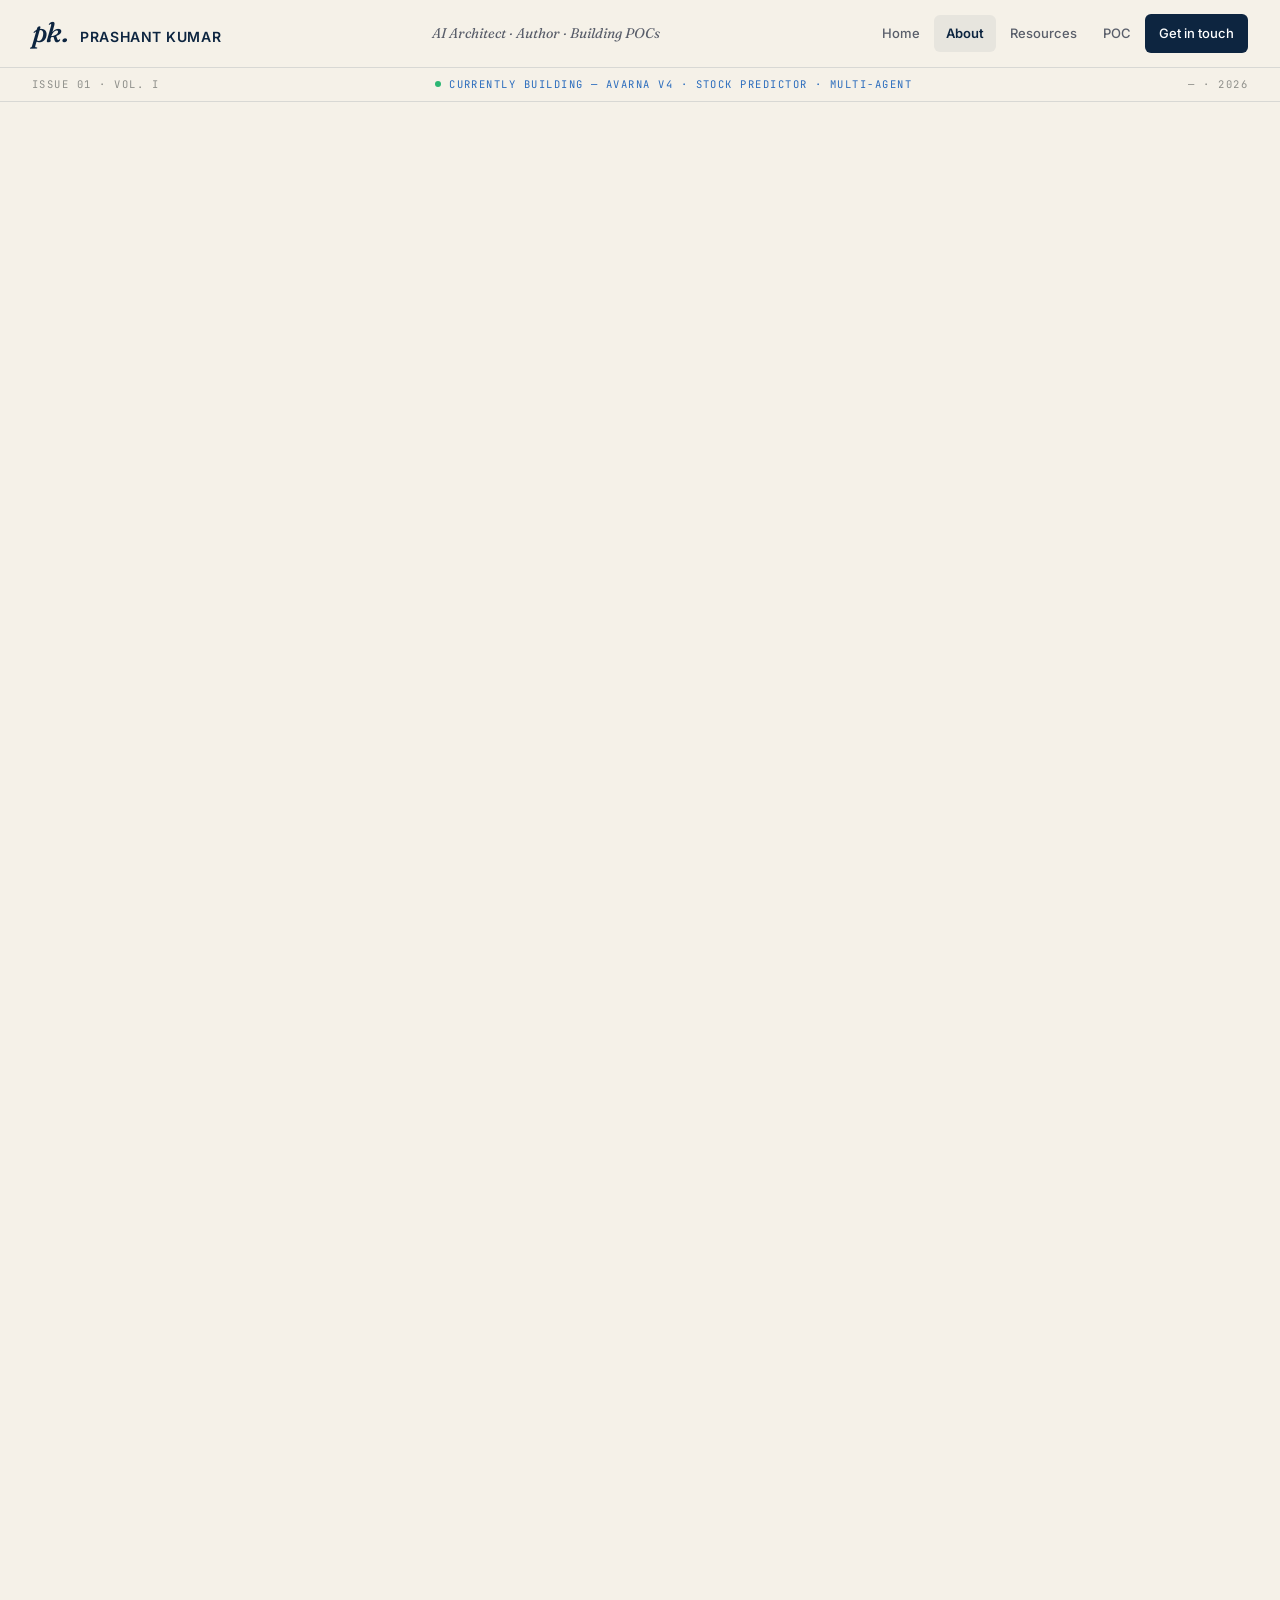
==== commit c53e9b31: "about: editorial bio — the arc, beliefs, outside-the-work, and an open-to invitation" ====
--- a/about/index.html
+++ b/about/index.html
@@ -280,13 +280,13 @@
       </div>
     </div>
     <div>
-      <div class="bio-eyebrow">About <span class="sep">·</span> Calgary, Canada</div>
-      <h1 class="bio-name">A short <span class="it">bio</span>.</h1>
+      <div class="bio-eyebrow">About <span class="sep">·</span> Calgary, Canada <span class="sep">·</span> est. 2026</div>
+      <h1 class="bio-name">Engineer at heart, <span class="it">architect</span> by trade.</h1>
+      <p class="bio-role" style="margin-bottom: 30px;">
+        I build the parts of AI that don't fit on a slide.
+      </p>
       <p class="bio-blurb">
-        I'm an applied AI/ML engineer turned architect. I've spent the last several years shipping intelligent software — from classical ML pipelines to retrieval, agents, and fine-tuned open-weights models. Along the way I wrote <em>Machine Learning to Gen AI Agents</em>, a field guide for people who'd rather build than slide-deck.
-      </p>
-      <p class="bio-blurb">
-        Today I prototype the tools the book describes — chief among them <em>Avarna Privacy Gateway</em>, a POC for keeping AI workloads private by default. None of these are companies yet; all of them are working proofs.
+        I'm <em>Prashant Kumar</em> — an applied AI/ML engineer turned architect, working out of Calgary on the unglamorous parts of intelligent software: the privacy, the evals, the deployment seams that decide whether a prototype graduates to production or stays a demo forever.
       </p>
       <div class="bio-ctas">
         <a class="btn btn-p" href="#contact">Get in touch <span class="arr">↗</span></a>
@@ -295,83 +295,34 @@
     </div>
   </section>
 
-  <section id="journey" class="chap reveal">
-    <div class="chap-num">06<small>Path</small></div>
-    <div class="chap-body">
-      <div class="chap-kicker">Landmarks</div>
-      <h2 class="chap-title">A short <span class="it">journey</span>, in landmarks.</h2>
-      <p class="chap-dek">Four cards. The agent adds new ones as new things ship.</p>
-
-      <div class="journey-band">
-        <article class="jcard">
-          <div class="when">2026 — now</div>
-          <div class="what">Building <em>Avarna Privacy Gateway</em> (POC)</div>
-          <p class="why">Turning the privacy work in the book into a working prototype. No company formed — yet.</p>
-        </article>
-        <article class="jcard">
-          <div class="when">2025</div>
-          <div class="what">Published <em>Machine Learning to Gen AI Agents</em></div>
-          <p class="why">A field guide from foundations to agents. Audio in production.</p>
-        </article>
-        <article class="jcard">
-          <div class="when">2020 → 2024</div>
-          <div class="what">Shipping <em>LLM &amp; ML systems</em> in industry</div>
-          <p class="why">From classical ML pipelines to retrieval, agents, and fine-tuned open-weights.</p>
-        </article>
-        <article class="jcard">
-          <div class="when">Earlier</div>
-          <div class="what">Engineering <em>foundations</em></div>
-          <p class="why">Backend, data, distributed systems — the unglamorous stack AI rests on.</p>
-        </article>
-      </div>
-    </div>
-  </section>
-
-  <section id="contact" class="chap reveal">
-    <div class="chap-num" style="color:#9cc4f0">07<small>Contact</small></div>
-    <div class="chap-body">
-      <div class="signoff">
-        <div>
-          <div class="kk">Sign-off</div>
-          <h2>Let's build something <span class="it">trustworthy</span>.</h2>
-          <p>Avarna POC walkthroughs, book inquiries, speaking, teaching, or a good AI conversation — my inbox is open.</p>
-        </div>
-        <div class="signoff-links">
-          <a class="so-link" href="mailto:prshntkumr@gmail.com">Email — prshntkumr@gmail.com <span class="ar">↗</span></a>
-          <a class="so-link" href="https://github.com/" target="_blank" rel="noopener">GitHub — code &amp; small sharp tools <span class="ar">↗</span></a>
-          <a class="so-link" href="https://www.linkedin.com/" target="_blank" rel="noopener">LinkedIn — the formal résumé <span class="ar">↗</span></a>
-          <a class="so-link" href="#">X / Twitter — short notes <span class="ar">↗</span></a>
-        </div>
-      </div>
-    </div>
-  </section>
-
-</main>
-
-<footer class="colophon">
-  <div>© <span id="yr"></span> Prashant Kumar · Calgary, Canada · all rights reserved</div>
-  <div class="mid">Set in Fraunces &amp; Inter. Maintained by an agent, hosted on <a href="https://www.netlify.com" target="_blank" rel="noopener">Netlify</a>.</div>
-  <div style="text-align:right">v4 · 2026-05</div>
-</footer>
-
-<script>
-  const now = new Date();
-  document.getElementById('yr').textContent = now.getFullYear();
-  const months = ["JAN","FEB","MAR","APR","MAY","JUN","JUL","AUG","SEP","OCT","NOV","DEC"];
-  const dateEl = document.getElementById('issue-date');
-  if (dateEl) dateEl.textContent = `${months[now.getMonth()]} · ${now.getFullYear()}`;
-  const io = new IntersectionObserver((entries) => {
-    entries.forEach(e => { if (e.isIntersecting) { e.target.classList.add('in'); io.unobserve(e.target); } });
-  }, { threshold: 0.10 });
-  document.querySelectorAll('.reveal').forEach(el => io.observe(el));
-  // If portrait.jpg loads successfully, mark portrait container so placeholder hides
-  const portrait = document.querySelector('.portrait');
-  if (portrait) {
-    const img = new Image();
-    img.onload = () => portrait.setAttribute('data-loaded', 'true');
-    img.src = '/assets/portrait.jpg';
-  }
-</script>
-
-</body>
-</html>
+  <!-- The arc — long-form bio -->
+  <section class="chap reveal">
+    <div class="chap-num">·<small>Story</small></div>
+    <div class="chap-body" style="max-width: 760px;">
+      <div class="chap-kicker">The arc, in plain English</div>
+      <h2 class="chap-title">From backend pipes to <span class="it">privacy-first agents</span>.</h2>
+
+      <p style="font-size: 17px; color: var(--ink-dim); line-height: 1.75; margin: 28px 0 0;">
+        My career started where most don't admit it does — in the <em style="color:var(--accent-deep);font-style:normal;font-weight:500">unsexy plumbing</em>. Backend services, distributed systems, the data layer underneath the data layer. The kind of work that doesn't make the keynote but quietly determines whether anything on stage will keep running on Monday morning.
+      </p>
+
+      <p style="font-size: 17px; color: var(--ink-dim); line-height: 1.75; margin: 20px 0 0;">
+        That foundation became the launchpad. As machine learning moved out of research and into shipped product, I followed the wave — first classical ML pipelines, then retrieval-augmented systems, then fine-tuned open-weights models, then the agentic systems we're now arguing about whether to trust. Each step taught me the same lesson from a different angle: <em style="color:var(--navy);font-style:italic;font-weight:500">the model is the easy part. Everything around it is where products live or die.</em>
+      </p>
+
+      <p style="font-size: 17px; color: var(--ink-dim); line-height: 1.75; margin: 20px 0 0;">
+        Somewhere along that path I realized the field needed a working map. Not another tutorial that ends at "and now you have an LLM app." A field guide that takes a reader from gradient descent all the way to multi-agent orchestration without losing the thread, and treats the parts that hurt — evals, MLOps, safety, privacy — as first-class citizens rather than appendices. That guide became <em style="color:var(--navy);font-style:italic;font-weight:500">Machine Learning to Gen AI Agents</em>: eighteen chapters, a 177-term glossary, and roughly a year of compressed disagreement with everyone who told me a particular chapter wasn't necessary.
+      </p>
+
+      <p style="font-size: 17px; color: var(--ink-dim); line-height: 1.75; margin: 20px 0 0;">
+        Writing the book made the gap obvious. The privacy chapter described tools that mostly didn't exist outside research papers. So I started building them. That's what <em style="color:var(--navy);font-style:italic;font-weight:500">Avarna Privacy Gateway</em> is: a POC for the privacy layer the book argued every AI product should have from day one. Three detection layers running in parallel — regex, Microsoft Presidio, and an LLM classifier — masking PII before prompts leave your perimeter, holding the cleartext-to-token map in an encrypted vault, and unmasking the response on the way back. Sub-second round-trip on consumer GPUs. 97% recall in benchmarks. Self-hostable. Model-agnostic. Working today; not yet a company.
+      </p>
+
+      <p style="font-size: 17px; color: var(--ink-dim); line-height: 1.75; margin: 20px 0 0;">
+        Avarna is the most mature of the prototypes on this site, but it isn't the only one. A <em style="color:var(--navy);font-style:italic;font-weight:500">stock predictor</em> is exploring whether modern feature representations can find signal above the noise floor of public markets. A <em style="color:var(--navy);font-style:italic;font-weight:500">multi-agent platform</em> is taking shape as a substrate for planning, tool-use, and clean inter-agent handoffs — the kind of orchestration the field still mostly improvises. None of these have customers. All of them have running code.
+      </p>
+
+      <h3 style="font-family: 'Fraunces', serif; font-weight: 500; font-size: 26px; color: var(--navy); margin: 40px 0 12px; letter-spacing: -.012em;">What I actually believe.</h3>
+
+      <p style="font-size: 17px; color: var(--ink-dim); line-height: 1.75; margin: 0;">
+        The f
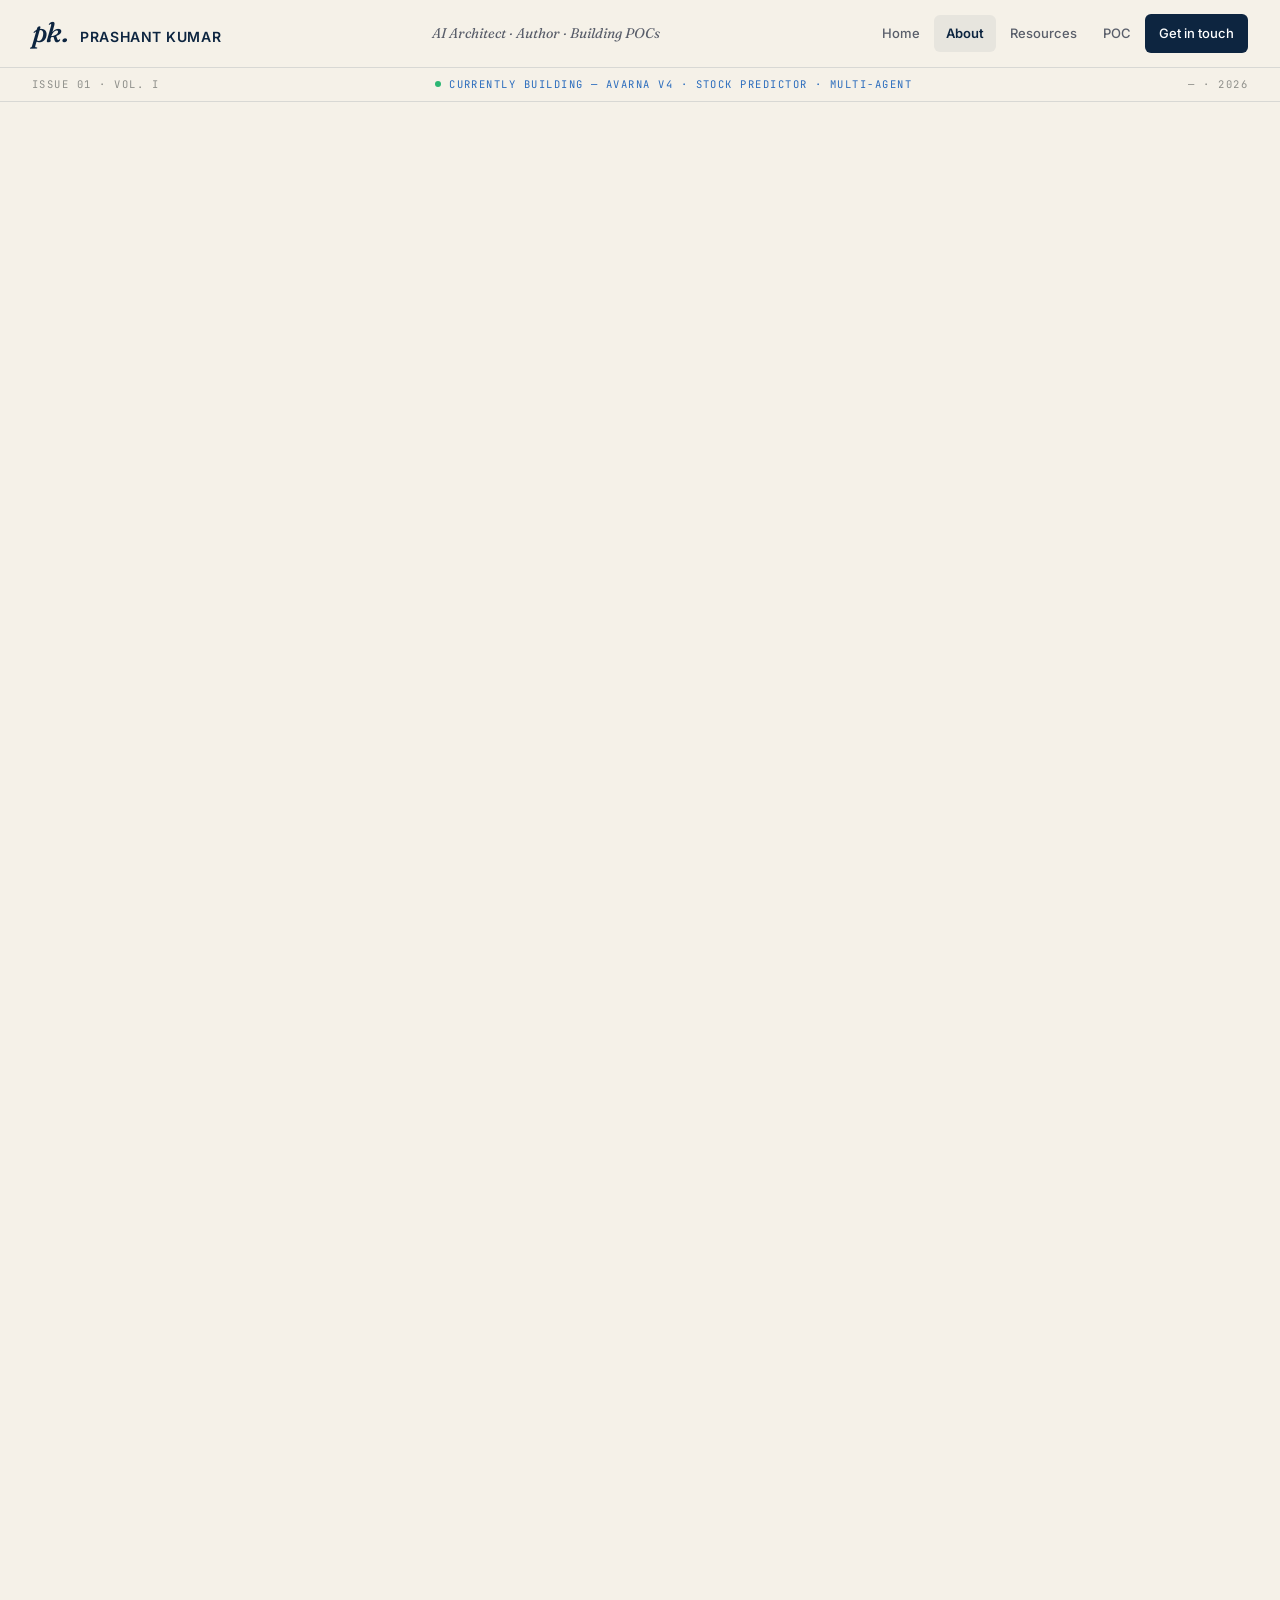
==== commit 45ae5853: "about: rewrite bio in plain first-person voice — drop the writerly flourishes" ====
--- a/about/index.html
+++ b/about/index.html
@@ -280,49 +280,66 @@
       </div>
     </div>
     <div>
-      <div class="bio-eyebrow">About <span class="sep">·</span> Calgary, Canada <span class="sep">·</span> est. 2026</div>
-      <h1 class="bio-name">Engineer at heart, <span class="it">architect</span> by trade.</h1>
-      <p class="bio-role" style="margin-bottom: 30px;">
-        I build the parts of AI that don't fit on a slide.
-      </p>
-      <p class="bio-blurb">
-        I'm <em>Prashant Kumar</em> — an applied AI/ML engineer turned architect, working out of Calgary on the unglamorous parts of intelligent software: the privacy, the evals, the deployment seams that decide whether a prototype graduates to production or stays a demo forever.
+      <div class="bio-eyebrow">About <span class="sep">·</span> Calgary, Canada</div>
+      <h1 class="bio-name">Hi, I'm <span class="it">Prashant</span>.</h1>
+      <p class="bio-blurb" style="margin-top: 20px;">
+        I work in AI, mostly the production side of it. This page is a quick rundown of what I do, what I've built, and how to get hold of me.
       </p>
       <div class="bio-ctas">
-        <a class="btn btn-p" href="#contact">Get in touch <span class="arr">↗</span></a>
+        <a class="btn btn-p" href="#contact">Email me <span class="arr">↗</span></a>
         <a class="btn btn-s" href="/resources/">Read the book</a>
       </div>
     </div>
   </section>
 
-  <!-- The arc — long-form bio -->
+  <!-- Plain bio -->
   <section class="chap reveal">
-    <div class="chap-num">·<small>Story</small></div>
-    <div class="chap-body" style="max-width: 760px;">
-      <div class="chap-kicker">The arc, in plain English</div>
-      <h2 class="chap-title">From backend pipes to <span class="it">privacy-first agents</span>.</h2>
-
-      <p style="font-size: 17px; color: var(--ink-dim); line-height: 1.75; margin: 28px 0 0;">
-        My career started where most don't admit it does — in the <em style="color:var(--accent-deep);font-style:normal;font-weight:500">unsexy plumbing</em>. Backend services, distributed systems, the data layer underneath the data layer. The kind of work that doesn't make the keynote but quietly determines whether anything on stage will keep running on Monday morning.
-      </p>
-
-      <p style="font-size: 17px; color: var(--ink-dim); line-height: 1.75; margin: 20px 0 0;">
-        That foundation became the launchpad. As machine learning moved out of research and into shipped product, I followed the wave — first classical ML pipelines, then retrieval-augmented systems, then fine-tuned open-weights models, then the agentic systems we're now arguing about whether to trust. Each step taught me the same lesson from a different angle: <em style="color:var(--navy);font-style:italic;font-weight:500">the model is the easy part. Everything around it is where products live or die.</em>
-      </p>
-
-      <p style="font-size: 17px; color: var(--ink-dim); line-height: 1.75; margin: 20px 0 0;">
-        Somewhere along that path I realized the field needed a working map. Not another tutorial that ends at "and now you have an LLM app." A field guide that takes a reader from gradient descent all the way to multi-agent orchestration without losing the thread, and treats the parts that hurt — evals, MLOps, safety, privacy — as first-class citizens rather than appendices. That guide became <em style="color:var(--navy);font-style:italic;font-weight:500">Machine Learning to Gen AI Agents</em>: eighteen chapters, a 177-term glossary, and roughly a year of compressed disagreement with everyone who told me a particular chapter wasn't necessary.
-      </p>
-
-      <p style="font-size: 17px; color: var(--ink-dim); line-height: 1.75; margin: 20px 0 0;">
-        Writing the book made the gap obvious. The privacy chapter described tools that mostly didn't exist outside research papers. So I started building them. That's what <em style="color:var(--navy);font-style:italic;font-weight:500">Avarna Privacy Gateway</em> is: a POC for the privacy layer the book argued every AI product should have from day one. Three detection layers running in parallel — regex, Microsoft Presidio, and an LLM classifier — masking PII before prompts leave your perimeter, holding the cleartext-to-token map in an encrypted vault, and unmasking the response on the way back. Sub-second round-trip on consumer GPUs. 97% recall in benchmarks. Self-hostable. Model-agnostic. Working today; not yet a company.
-      </p>
-
-      <p style="font-size: 17px; color: var(--ink-dim); line-height: 1.75; margin: 20px 0 0;">
-        Avarna is the most mature of the prototypes on this site, but it isn't the only one. A <em style="color:var(--navy);font-style:italic;font-weight:500">stock predictor</em> is exploring whether modern feature representations can find signal above the noise floor of public markets. A <em style="color:var(--navy);font-style:italic;font-weight:500">multi-agent platform</em> is taking shape as a substrate for planning, tool-use, and clean inter-agent handoffs — the kind of orchestration the field still mostly improvises. None of these have customers. All of them have running code.
-      </p>
-
-      <h3 style="font-family: 'Fraunces', serif; font-weight: 500; font-size: 26px; color: var(--navy); margin: 40px 0 12px; letter-spacing: -.012em;">What I actually believe.</h3>
+    <div class="chap-body" style="max-width: 720px; padding-top: 32px;">
 
       <p style="font-size: 17px; color: var(--ink-dim); line-height: 1.75; margin: 0;">
-        The f+        I started out as a backend engineer. APIs, services, databases, the usual. A few years in, I started working with machine learning on the data side, mostly because someone on the team needed help and I was curious enough to keep going after I'd helped. That turned into doing more ML, then more, until at some point I wasn't really a backend engineer anymore. I'm based in Calgary.
+      </p>
+
+      <p style="font-size: 17px; color: var(--ink-dim); line-height: 1.75; margin: 22px 0 0;">
+        Most of my last few years has been LLMs. RAG, fine-tuning open-weights models for specific tasks, evals, and the agent stuff that's been showing up in real production this past year. The title I use now is AI Architect because most of what I do is figuring out how the pieces fit together rather than writing all the code, though I still write plenty of code.
+      </p>
+
+      <p style="font-size: 17px; color: var(--ink-dim); line-height: 1.75; margin: 22px 0 0;">
+        In 2025 I finished a book, <em style="color:var(--navy);font-style:italic;font-weight:500">Machine Learning to Gen AI Agents</em>. It's 18 chapters plus appendices and a glossary of 177 terms. The idea was one book that takes you from classical ML through to modern agents without skipping the boring parts in the middle, since the boring parts are where most projects actually go wrong. There's a print edition and a Kindle one. The audio edition is in production.
+      </p>
+
+      <p style="font-size: 17px; color: var(--ink-dim); line-height: 1.75; margin: 22px 0 0;">
+        Right now I'm building a few proofs of concept. The main one is <em style="color:var(--navy);font-style:italic;font-weight:500">Avarna</em>, a privacy gateway that sits between an app and an LLM provider and handles PII detection, masking, and unmasking. The detection runs three things in parallel: regex, Microsoft Presidio, and an LLM classifier. In benchmarks it catches about 97% of PII, and the full round-trip is under a second on a regular consumer GPU. It's self-hostable and works with any model. It's a working POC. There is no company.
+      </p>
+
+      <p style="font-size: 17px; color: var(--ink-dim); line-height: 1.75; margin: 22px 0 0;">
+        Two other projects are earlier. One is a stock predictor I've been using to experiment with feature representations on noisy financial data. The other is a multi-agent platform for orchestration and tool-use. Both will get proper write-ups on this site when there's something worth writing about.
+      </p>
+
+      <p style="font-size: 17px; color: var(--ink-dim); line-height: 1.75; margin: 22px 0 0;">
+        One opinion I'll volunteer here, because it shapes everything else: I think most teams spend too little time on evals. Models are easy to swap. Eval suites that actually predict production behaviour are not. If you're building with LLMs and your eval setup feels embarrassing, you're in the same boat as most of the field, and it's the highest-leverage thing you can fix.
+      </p>
+
+      <p style="font-size: 17px; color: var(--ink-dim); line-height: 1.75; margin: 22px 0 0;">
+        Outside of work I read a lot, mostly non-fiction. Calgary is a good city for that.
+      </p>
+
+      <p style="font-size: 17px; color: var(--ink-dim); line-height: 1.75; margin: 32px 0 40px;">
+        If you want to reach out — about the book, about Avarna, about something you're working on, about giving a talk somewhere, or just a question — my email is at the bottom of this page. I usually reply the same day.
+      </p>
+
+    </div>
+  </section>
+
+  <section id="journey" class="chap reveal">
+    <div class="chap-num">06<small>Path</small></div>
+    <div class="chap-body">
+      <div class="chap-kicker">Landmarks</div>
+      <h2 class="chap-title">A short <span class="it">journey</span>, in landmarks.</h2>
+      <p class="chap-dek">Four cards. The agent adds new ones as new things ship.</p>
+
+      <div class="journey-band">
+        <article class="jcard">
+          <div class="when">2026 — now</div>
+          <div class="what">Building <em>Avarna Privacy Gateway</em> (POC)</div>
+     
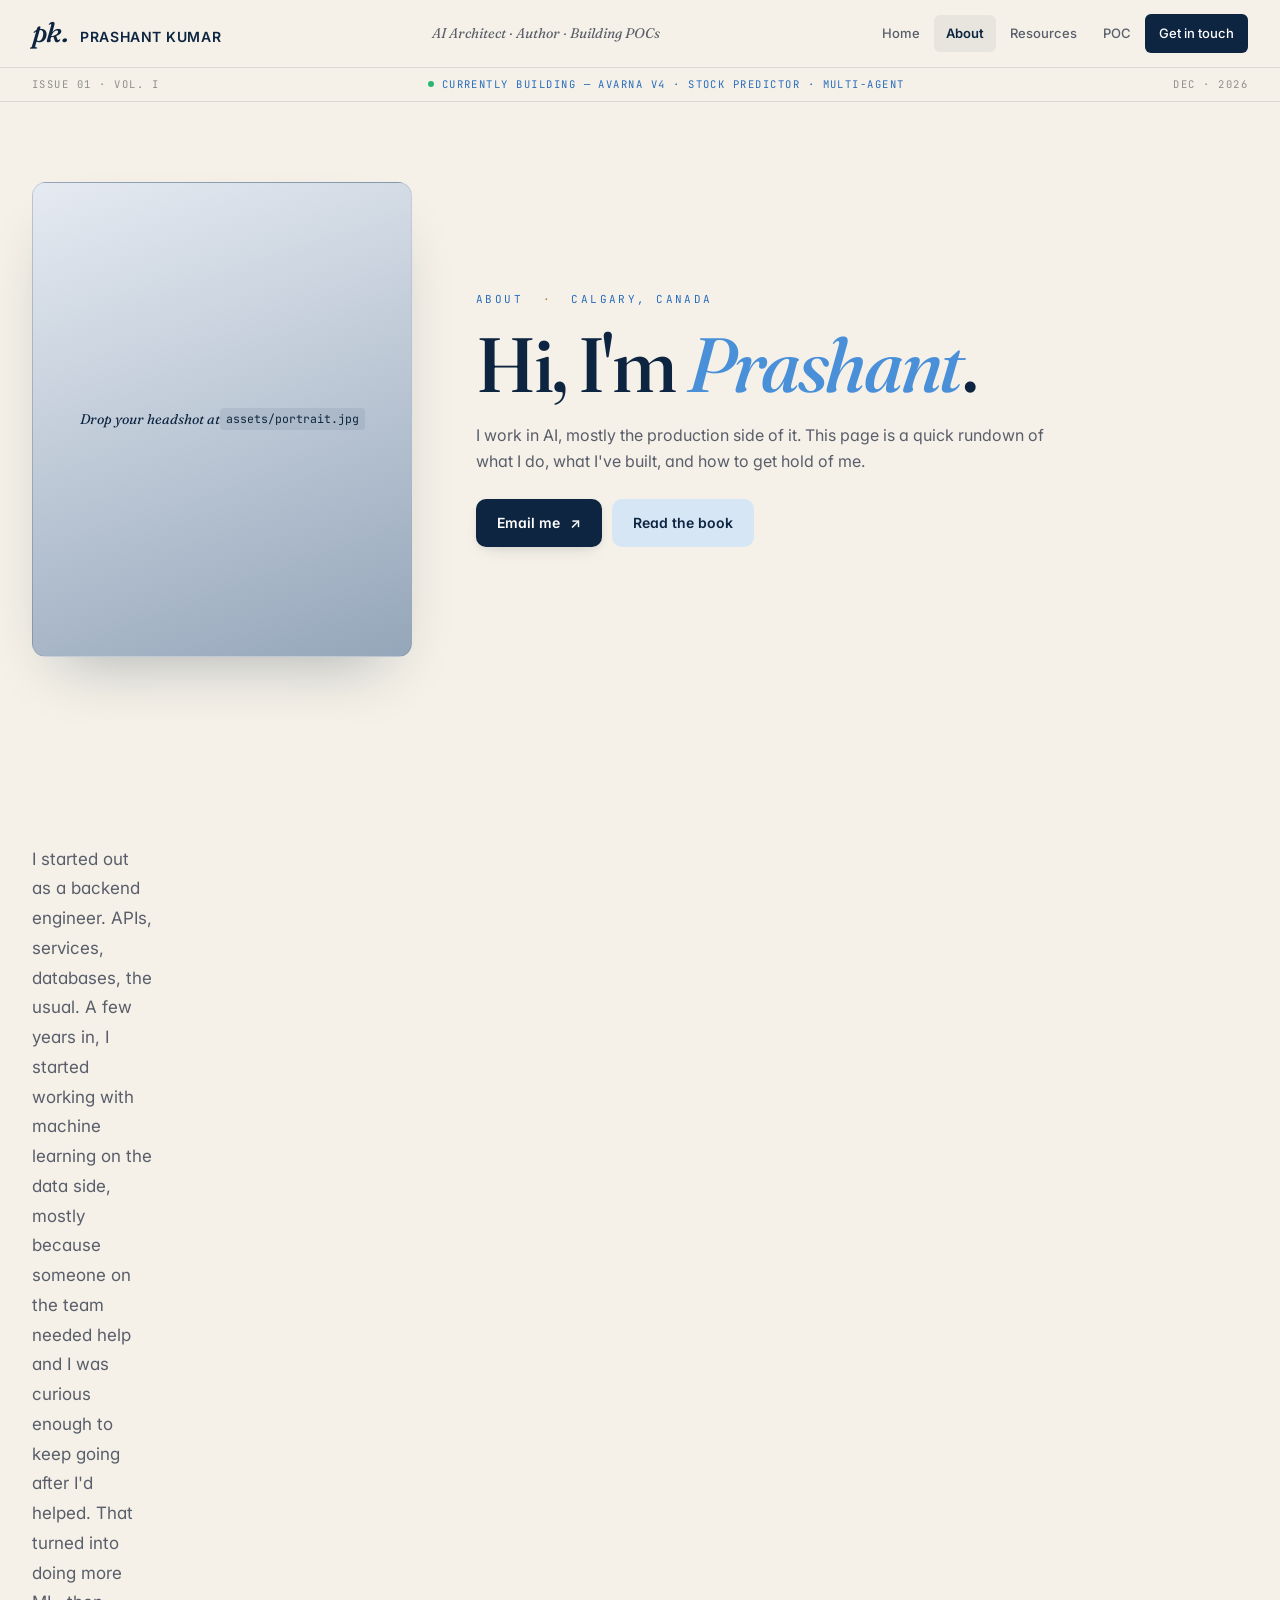
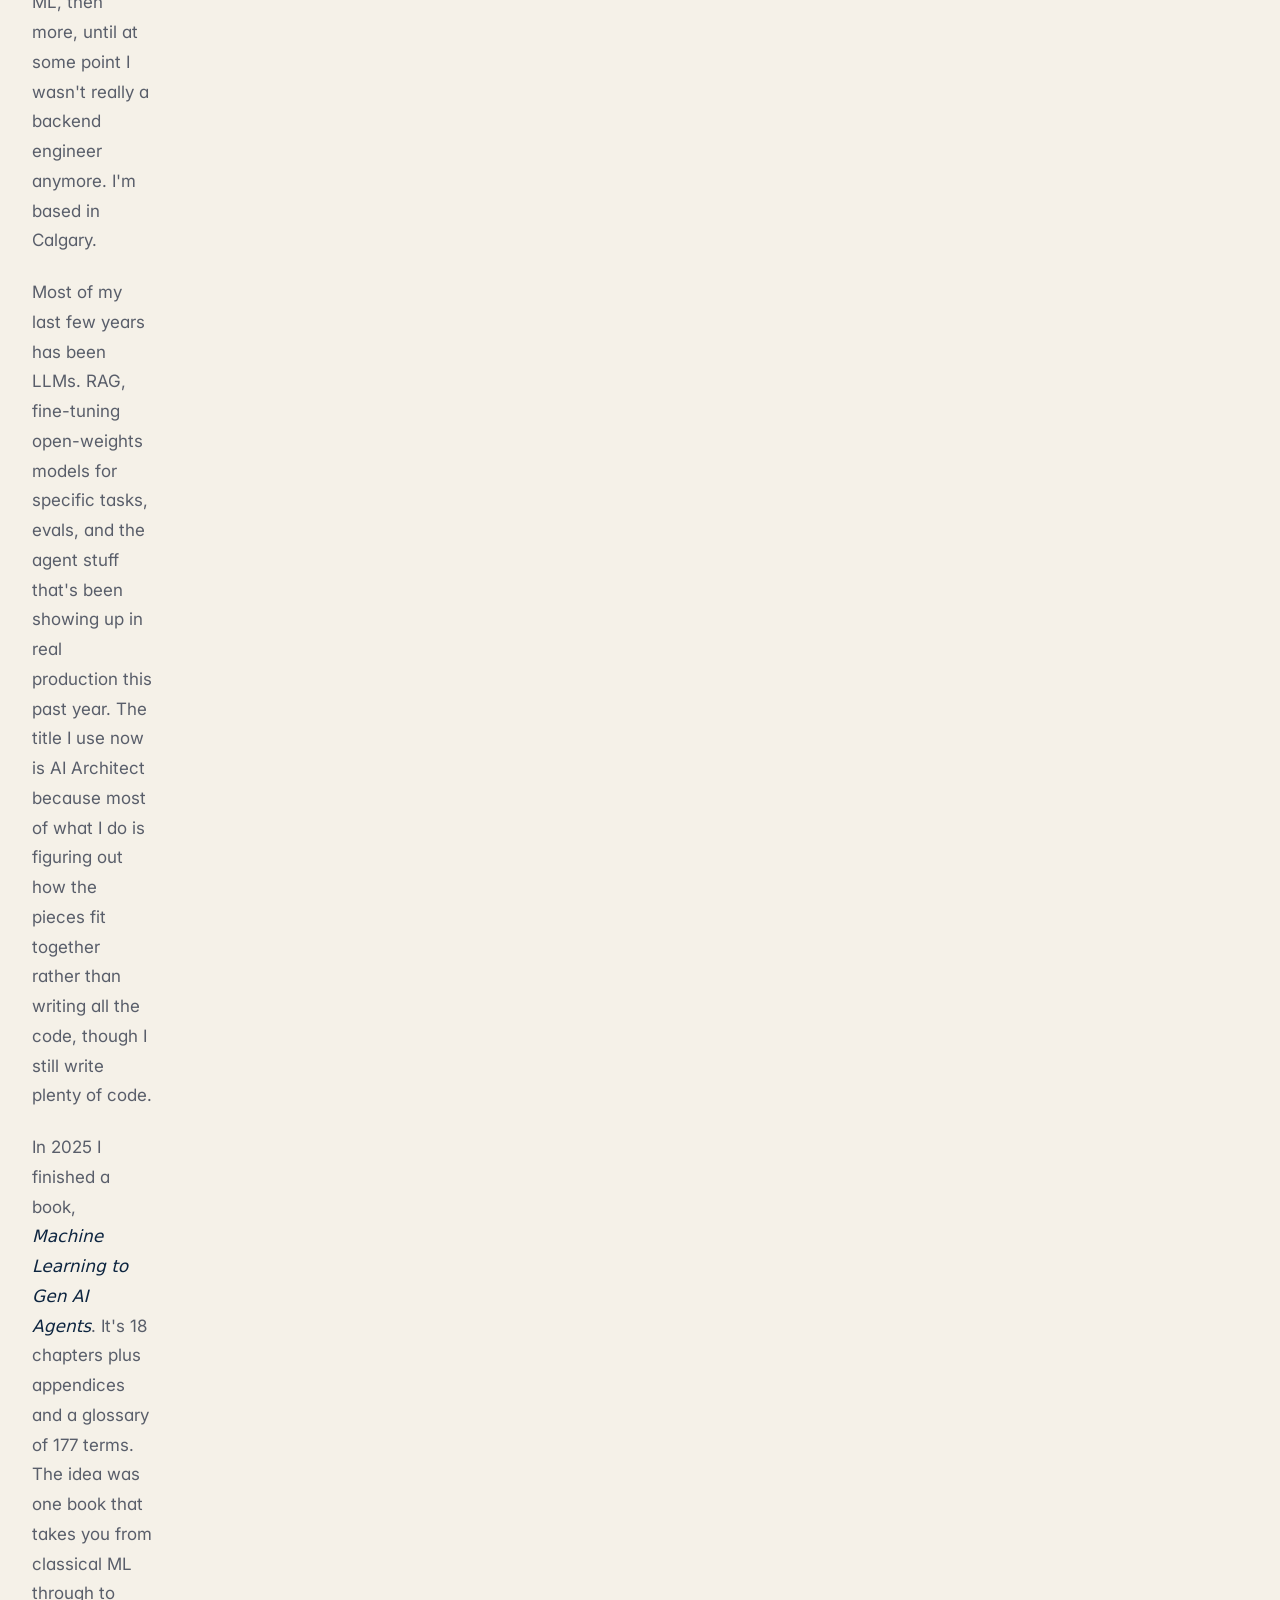
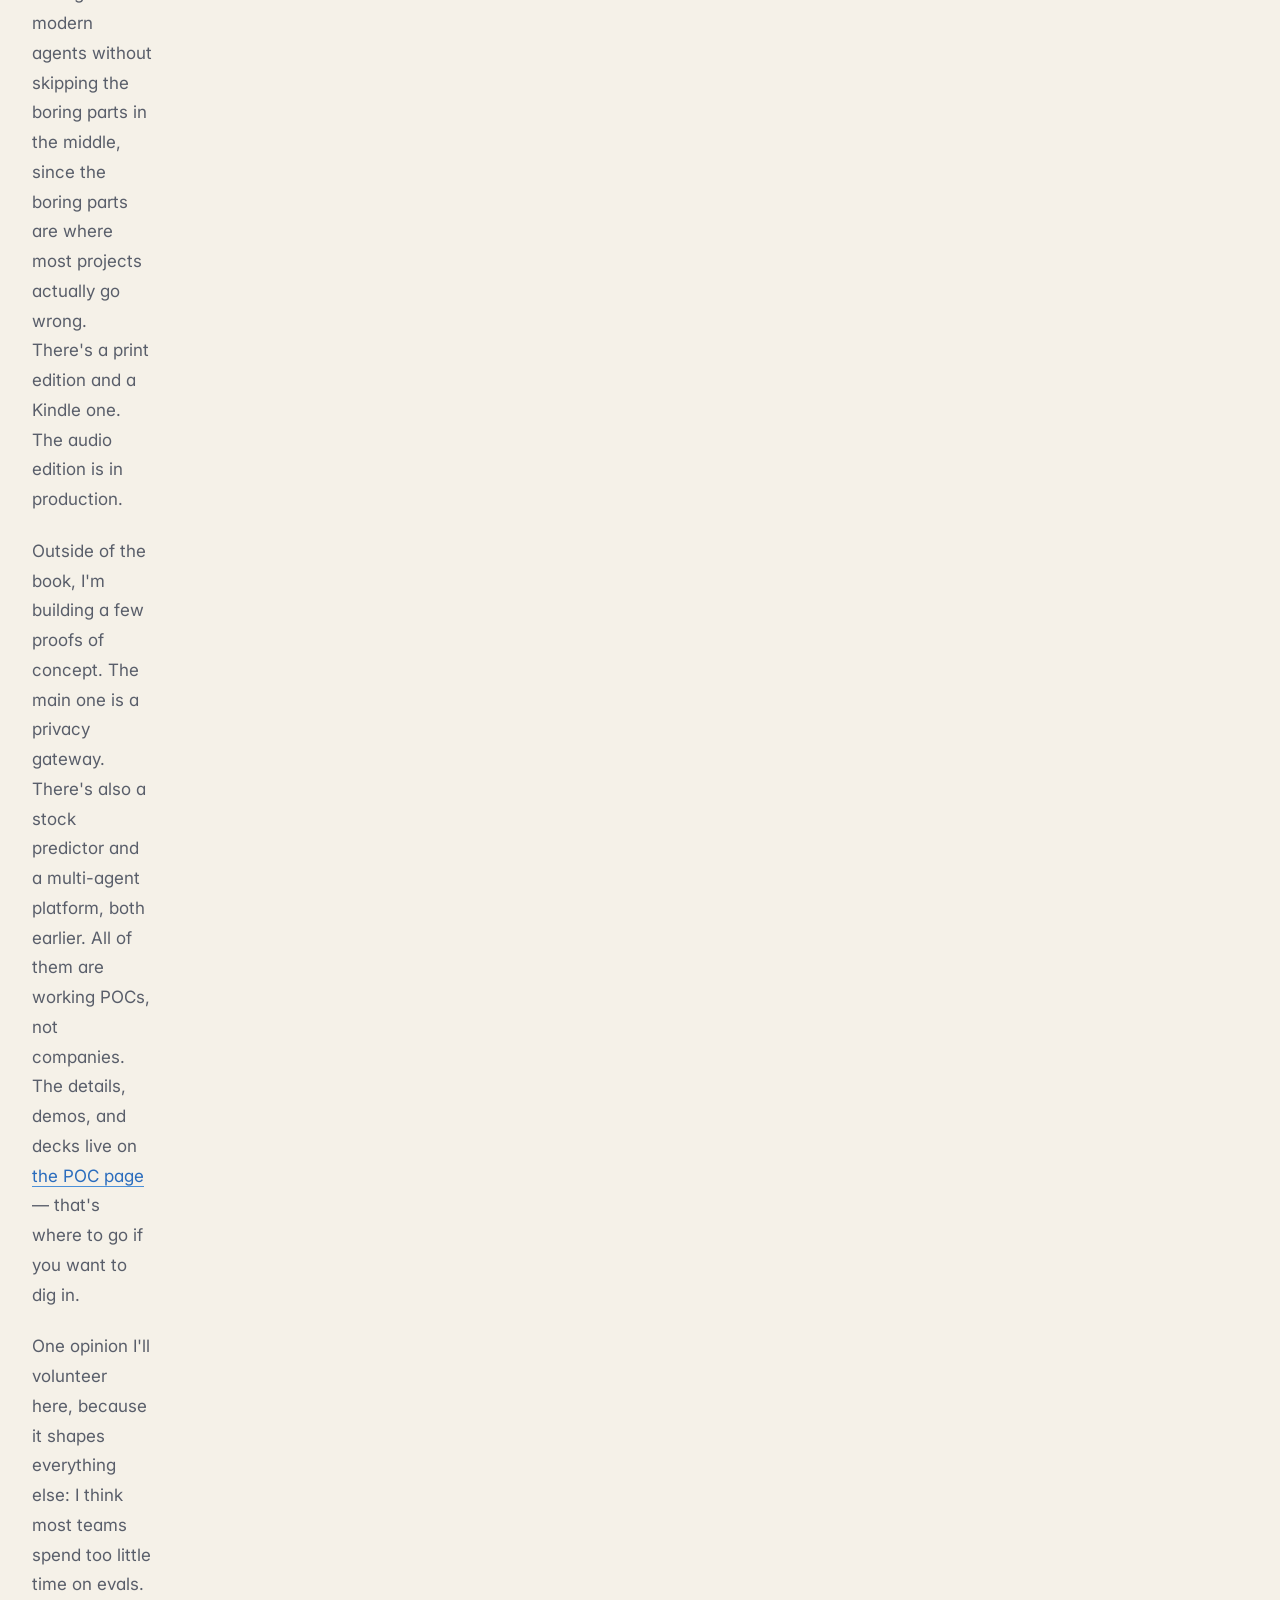
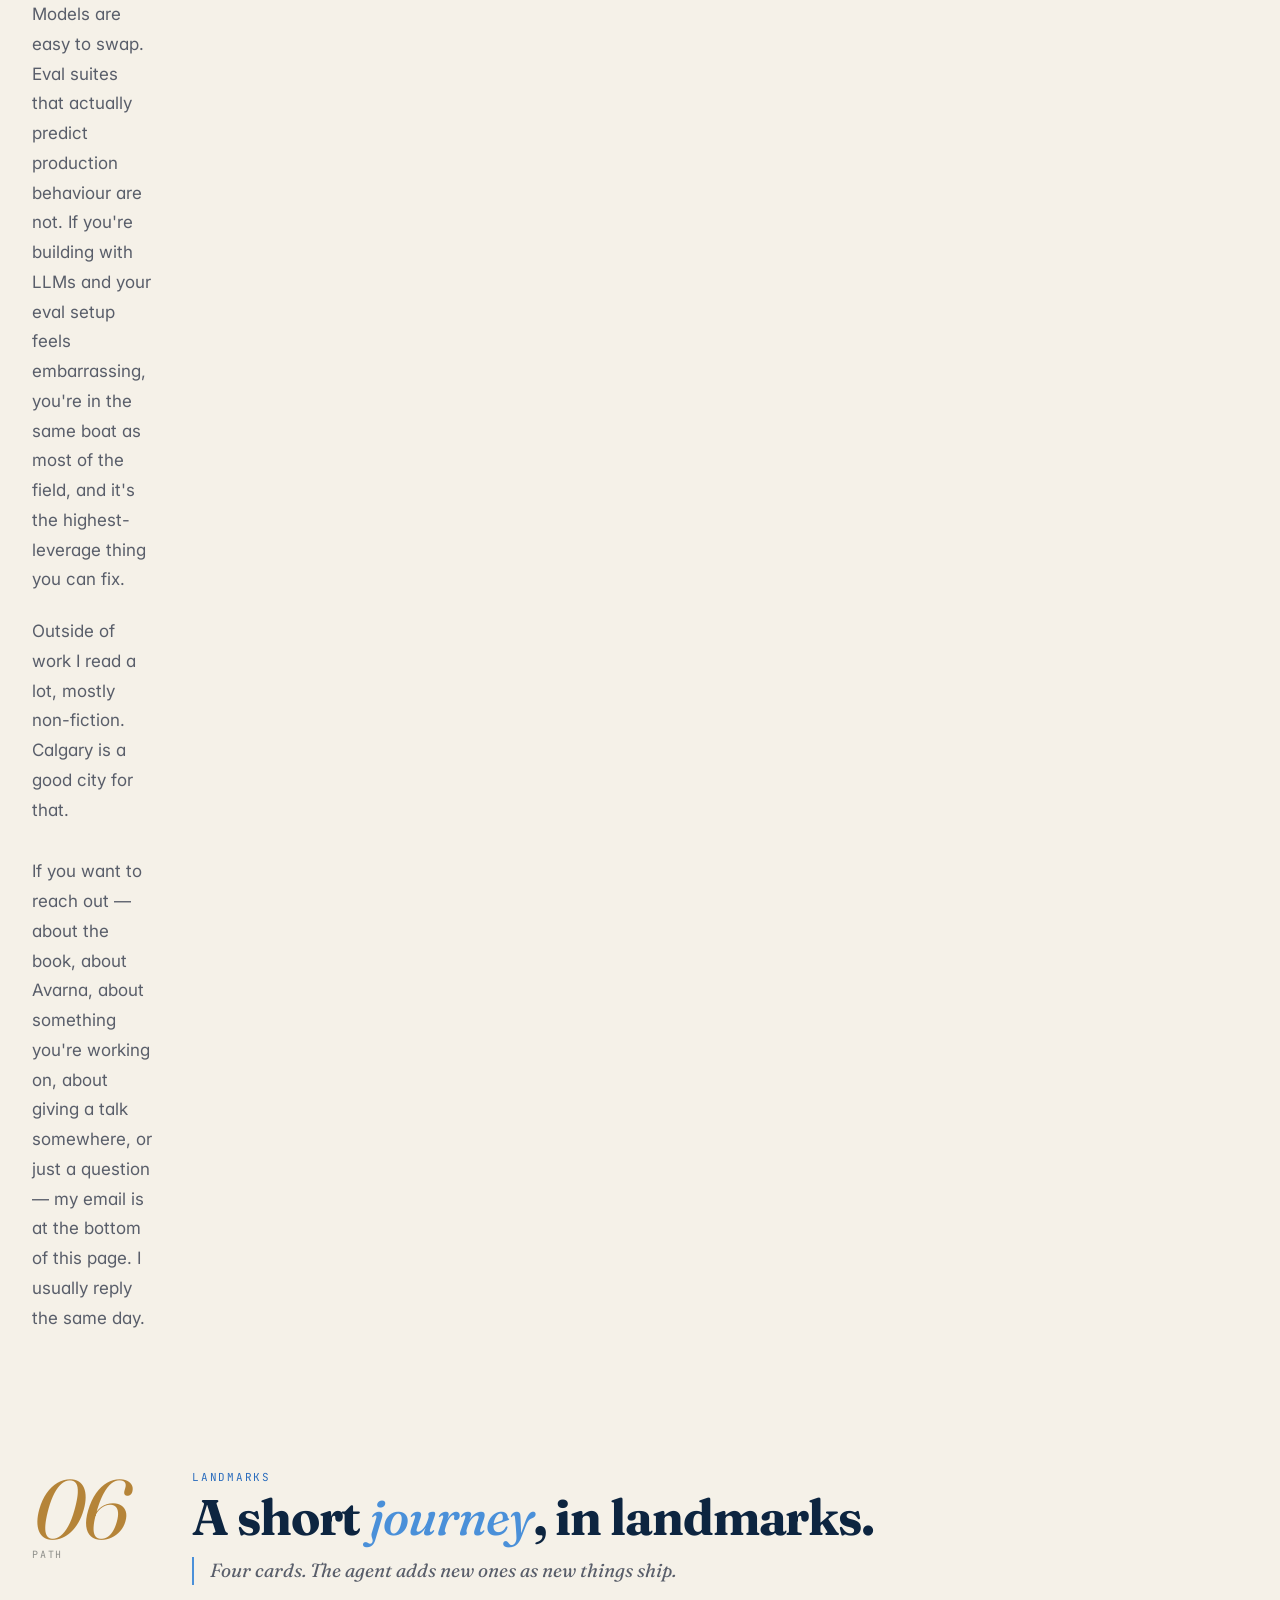
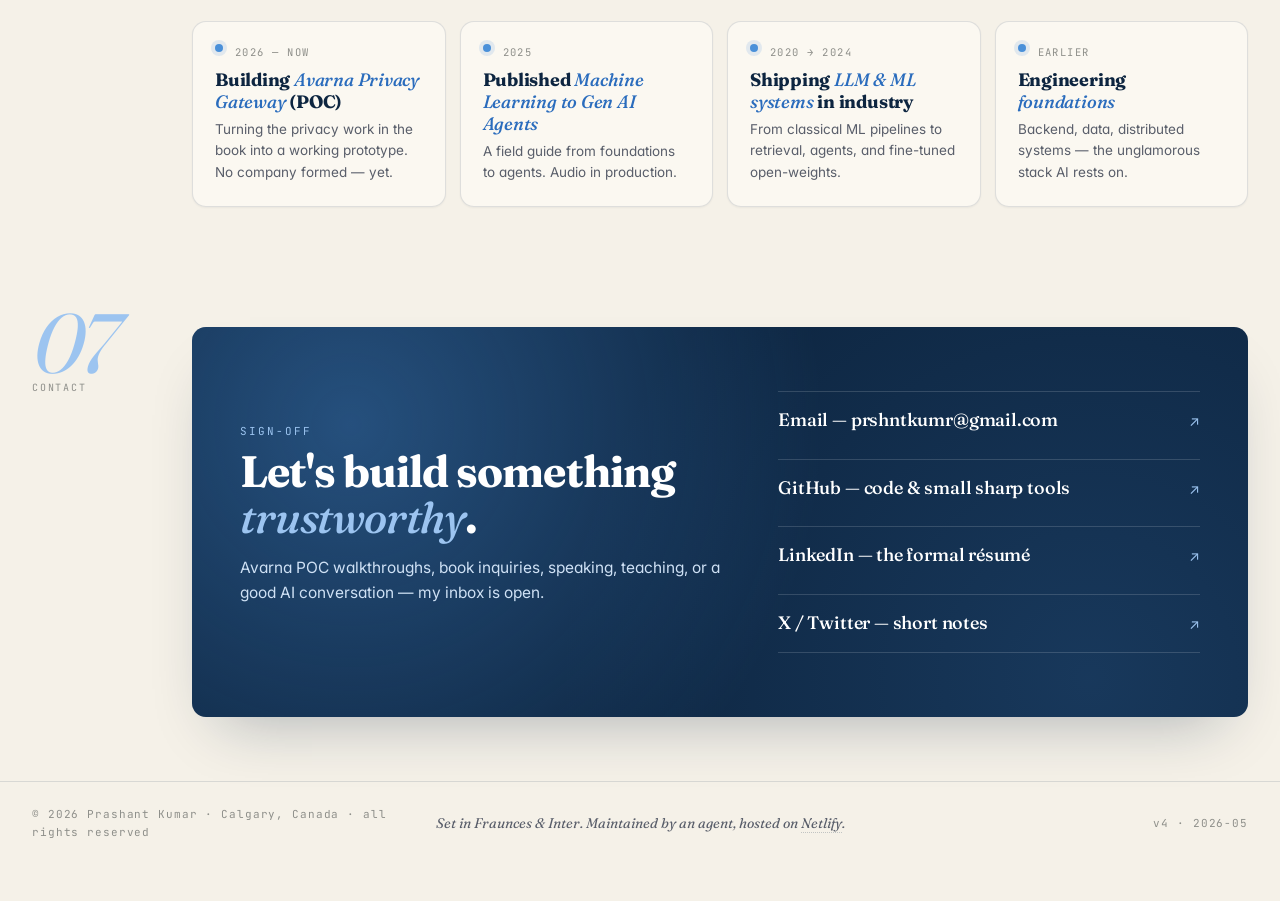
==== commit a85773cf: "poc: 3 play cards + 3 dedicated detail pages (avarna technical / stock-predictor functional / secure" ====
--- a/about/index.html
+++ b/about/index.html
@@ -309,11 +309,7 @@
       </p>
 
       <p style="font-size: 17px; color: var(--ink-dim); line-height: 1.75; margin: 22px 0 0;">
-        Right now I'm building a few proofs of concept. The main one is <em style="color:var(--navy);font-style:italic;font-weight:500">Avarna</em>, a privacy gateway that sits between an app and an LLM provider and handles PII detection, masking, and unmasking. The detection runs three things in parallel: regex, Microsoft Presidio, and an LLM classifier. In benchmarks it catches about 97% of PII, and the full round-trip is under a second on a regular consumer GPU. It's self-hostable and works with any model. It's a working POC. There is no company.
-      </p>
-
-      <p style="font-size: 17px; color: var(--ink-dim); line-height: 1.75; margin: 22px 0 0;">
-        Two other projects are earlier. One is a stock predictor I've been using to experiment with feature representations on noisy financial data. The other is a multi-agent platform for orchestration and tool-use. Both will get proper write-ups on this site when there's something worth writing about.
+        Outside of the book, I'm building a few proofs of concept. The main one is a privacy gateway. There's also a stock predictor and a multi-agent platform, both earlier. All of them are working POCs, not companies. The details, demos, and decks live on <a href="/poc/" style="color:var(--accent-deep);text-decoration:none;border-bottom:1px solid var(--accent)">the POC page</a> — that's where to go if you want to dig in.
       </p>
 
       <p style="font-size: 17px; color: var(--ink-dim); line-height: 1.75; margin: 22px 0 0;">
@@ -342,4 +338,72 @@
         <article class="jcard">
           <div class="when">2026 — now</div>
           <div class="what">Building <em>Avarna Privacy Gateway</em> (POC)</div>
-     +          <p class="why">Turning the privacy work in the book into a working prototype. No company formed — yet.</p>
+        </article>
+        <article class="jcard">
+          <div class="when">2025</div>
+          <div class="what">Published <em>Machine Learning to Gen AI Agents</em></div>
+          <p class="why">A field guide from foundations to agents. Audio in production.</p>
+        </article>
+        <article class="jcard">
+          <div class="when">2020 → 2024</div>
+          <div class="what">Shipping <em>LLM &amp; ML systems</em> in industry</div>
+          <p class="why">From classical ML pipelines to retrieval, agents, and fine-tuned open-weights.</p>
+        </article>
+        <article class="jcard">
+          <div class="when">Earlier</div>
+          <div class="what">Engineering <em>foundations</em></div>
+          <p class="why">Backend, data, distributed systems — the unglamorous stack AI rests on.</p>
+        </article>
+      </div>
+    </div>
+  </section>
+
+  <section id="contact" class="chap reveal">
+    <div class="chap-num" style="color:#9cc4f0">07<small>Contact</small></div>
+    <div class="chap-body">
+      <div class="signoff">
+        <div>
+          <div class="kk">Sign-off</div>
+          <h2>Let's build something <span class="it">trustworthy</span>.</h2>
+          <p>Avarna POC walkthroughs, book inquiries, speaking, teaching, or a good AI conversation — my inbox is open.</p>
+        </div>
+        <div class="signoff-links">
+          <a class="so-link" href="mailto:prshntkumr@gmail.com">Email — prshntkumr@gmail.com <span class="ar">↗</span></a>
+          <a class="so-link" href="https://github.com/" target="_blank" rel="noopener">GitHub — code &amp; small sharp tools <span class="ar">↗</span></a>
+          <a class="so-link" href="https://www.linkedin.com/" target="_blank" rel="noopener">LinkedIn — the formal résumé <span class="ar">↗</span></a>
+          <a class="so-link" href="#">X / Twitter — short notes <span class="ar">↗</span></a>
+        </div>
+      </div>
+    </div>
+  </section>
+
+</main>
+
+<footer class="colophon">
+  <div>© <span id="yr"></span> Prashant Kumar · Calgary, Canada · all rights reserved</div>
+  <div class="mid">Set in Fraunces &amp; Inter. Maintained by an agent, hosted on <a href="https://www.netlify.com" target="_blank" rel="noopener">Netlify</a>.</div>
+  <div style="text-align:right">v4 · 2026-05</div>
+</footer>
+
+<script>
+  const now = new Date();
+  document.getElementById('yr').textContent = now.getFullYear();
+  const months = ["JAN","FEB","MAR","APR","MAY","JUN","JUL","AUG","SEP","OCT","NOV","DEC"];
+  const dateEl = document.getElementById('issue-date');
+  if (dateEl) dateEl.textContent = `${months[now.getMonth()]} · ${now.getFullYear()}`;
+  const io = new IntersectionObserver((entries) => {
+    entries.forEach(e => { if (e.isIntersecting) { e.target.classList.add('in'); io.unobserve(e.target); } });
+  }, { threshold: 0.10 });
+  document.querySelectorAll('.reveal').forEach(el => io.observe(el));
+  // If portrait.jpg loads successfully, mark portrait container so placeholder hides
+  const portrait = document.querySelector('.portrait');
+  if (portrait) {
+    const img = new Image();
+    img.onload = () => portrait.setAttribute('data-loaded', 'true');
+    img.src = '/assets/portrait.jpg';
+  }
+</script>
+
+</body>
+</html>
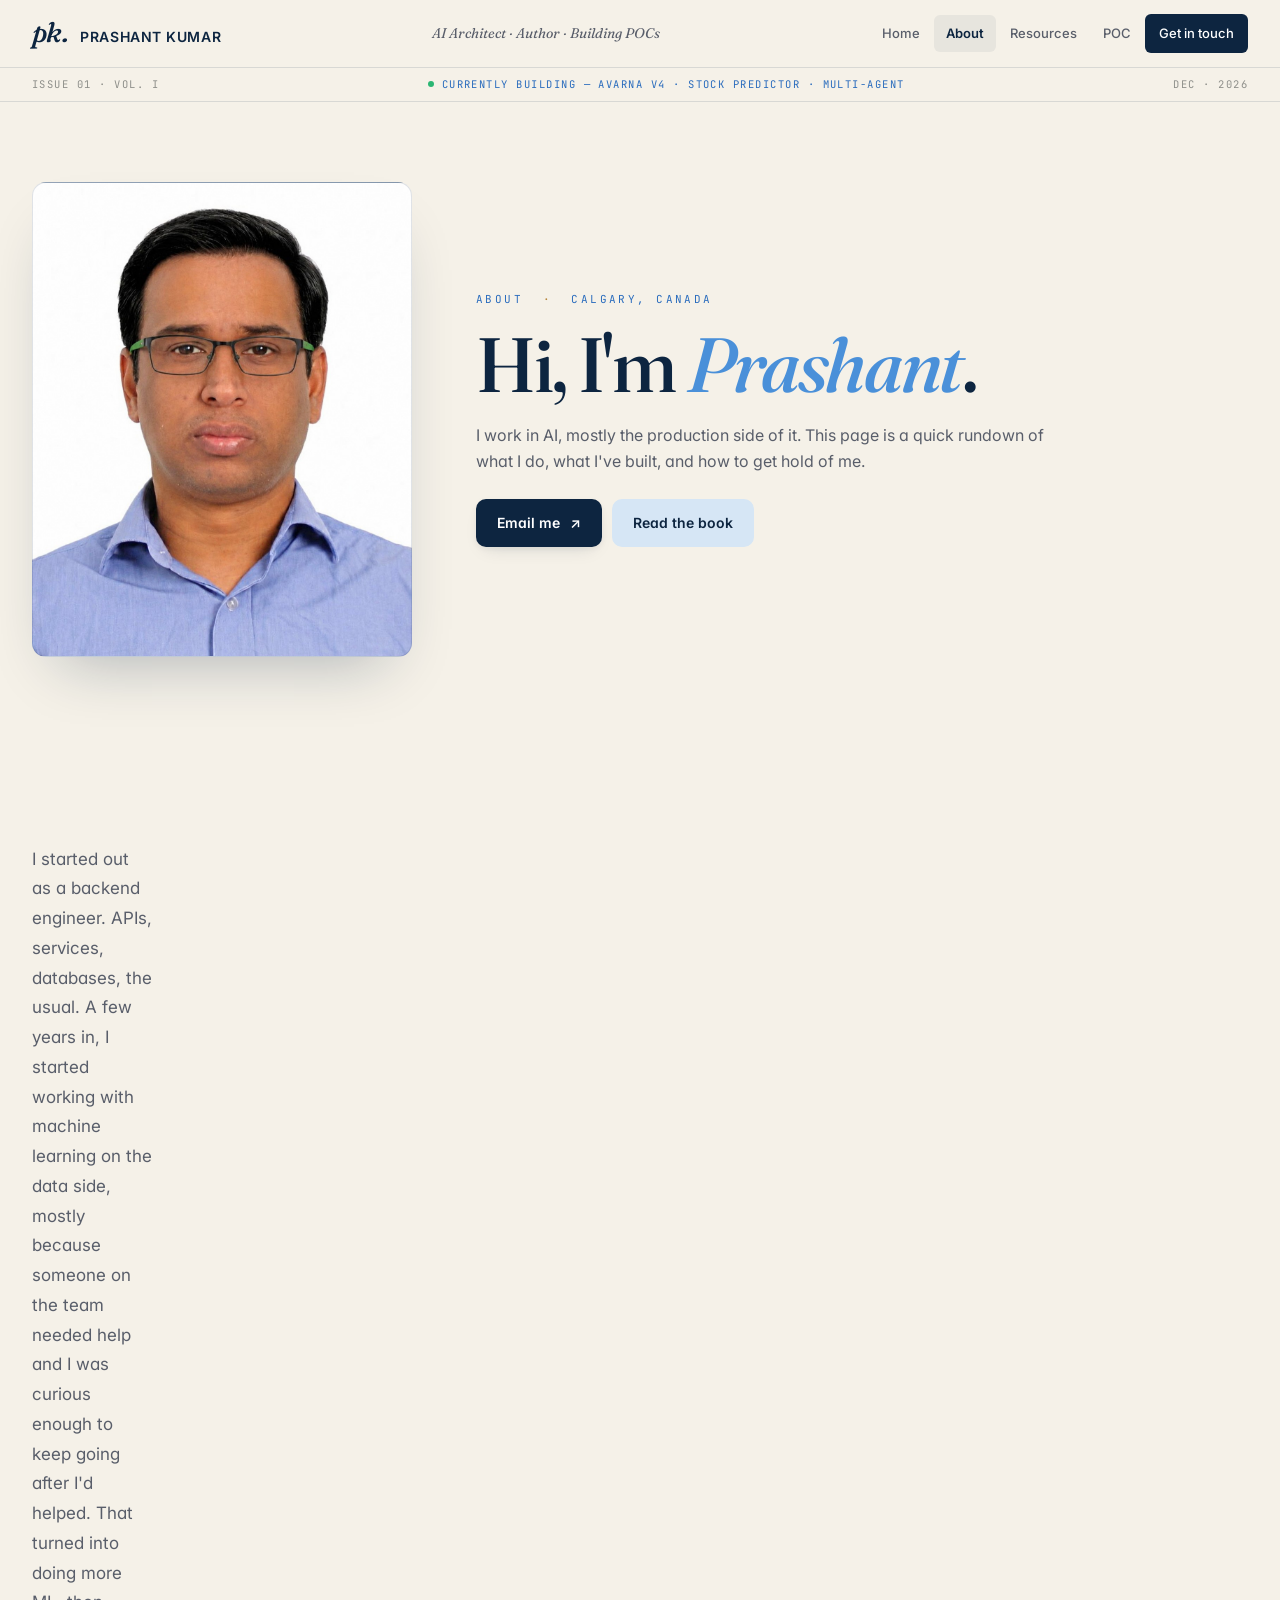
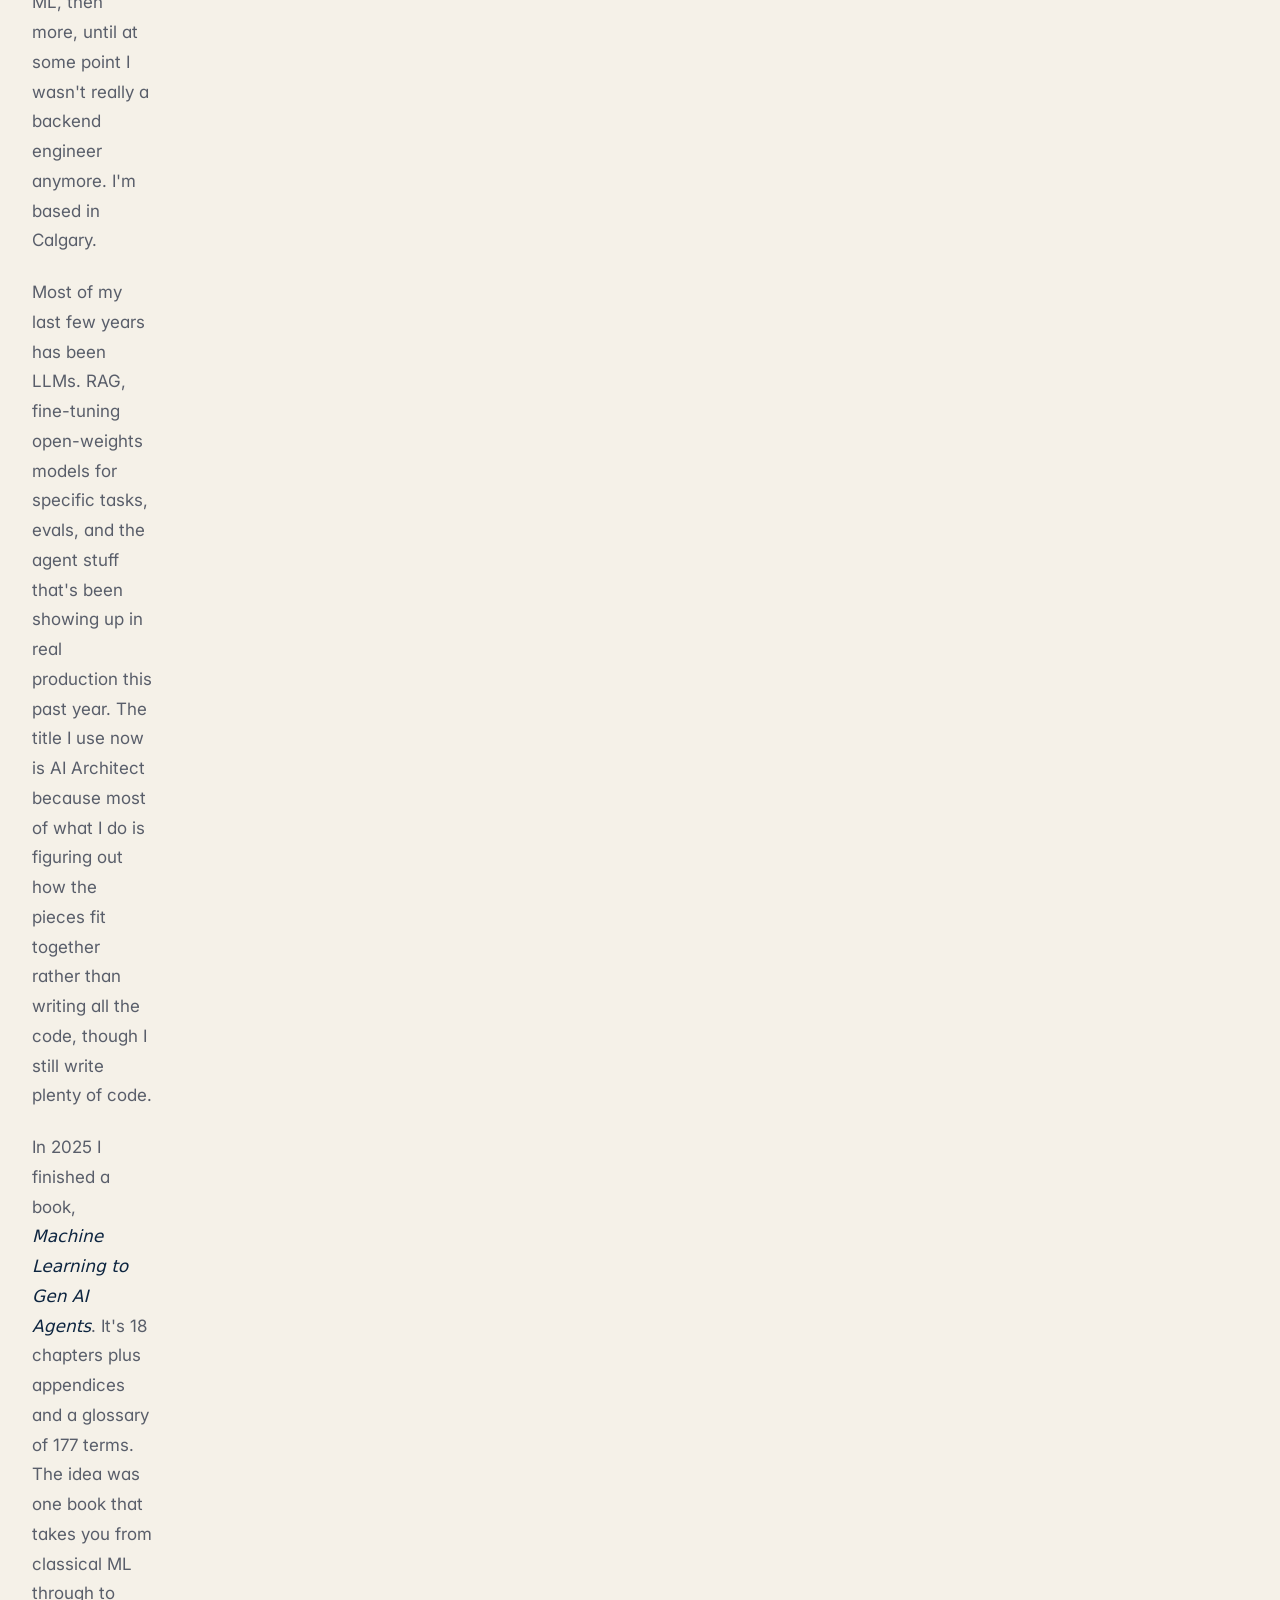
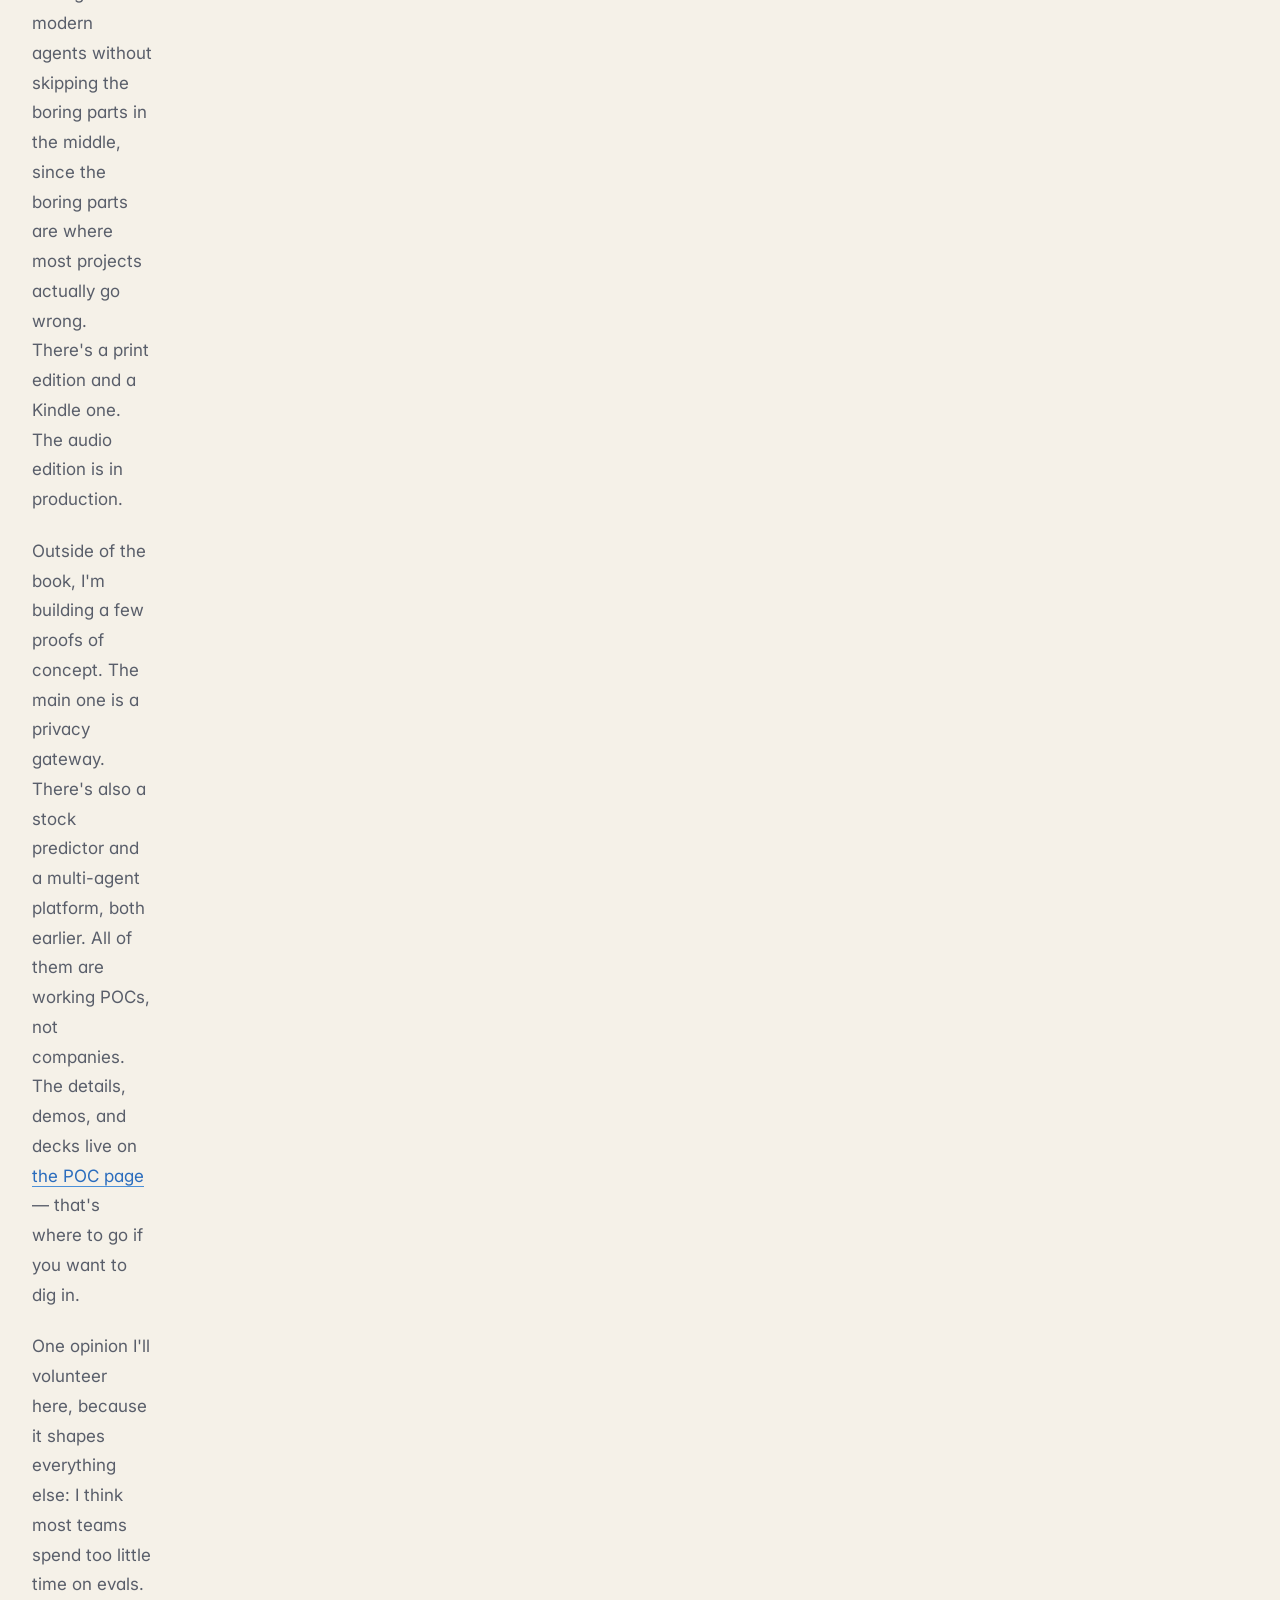
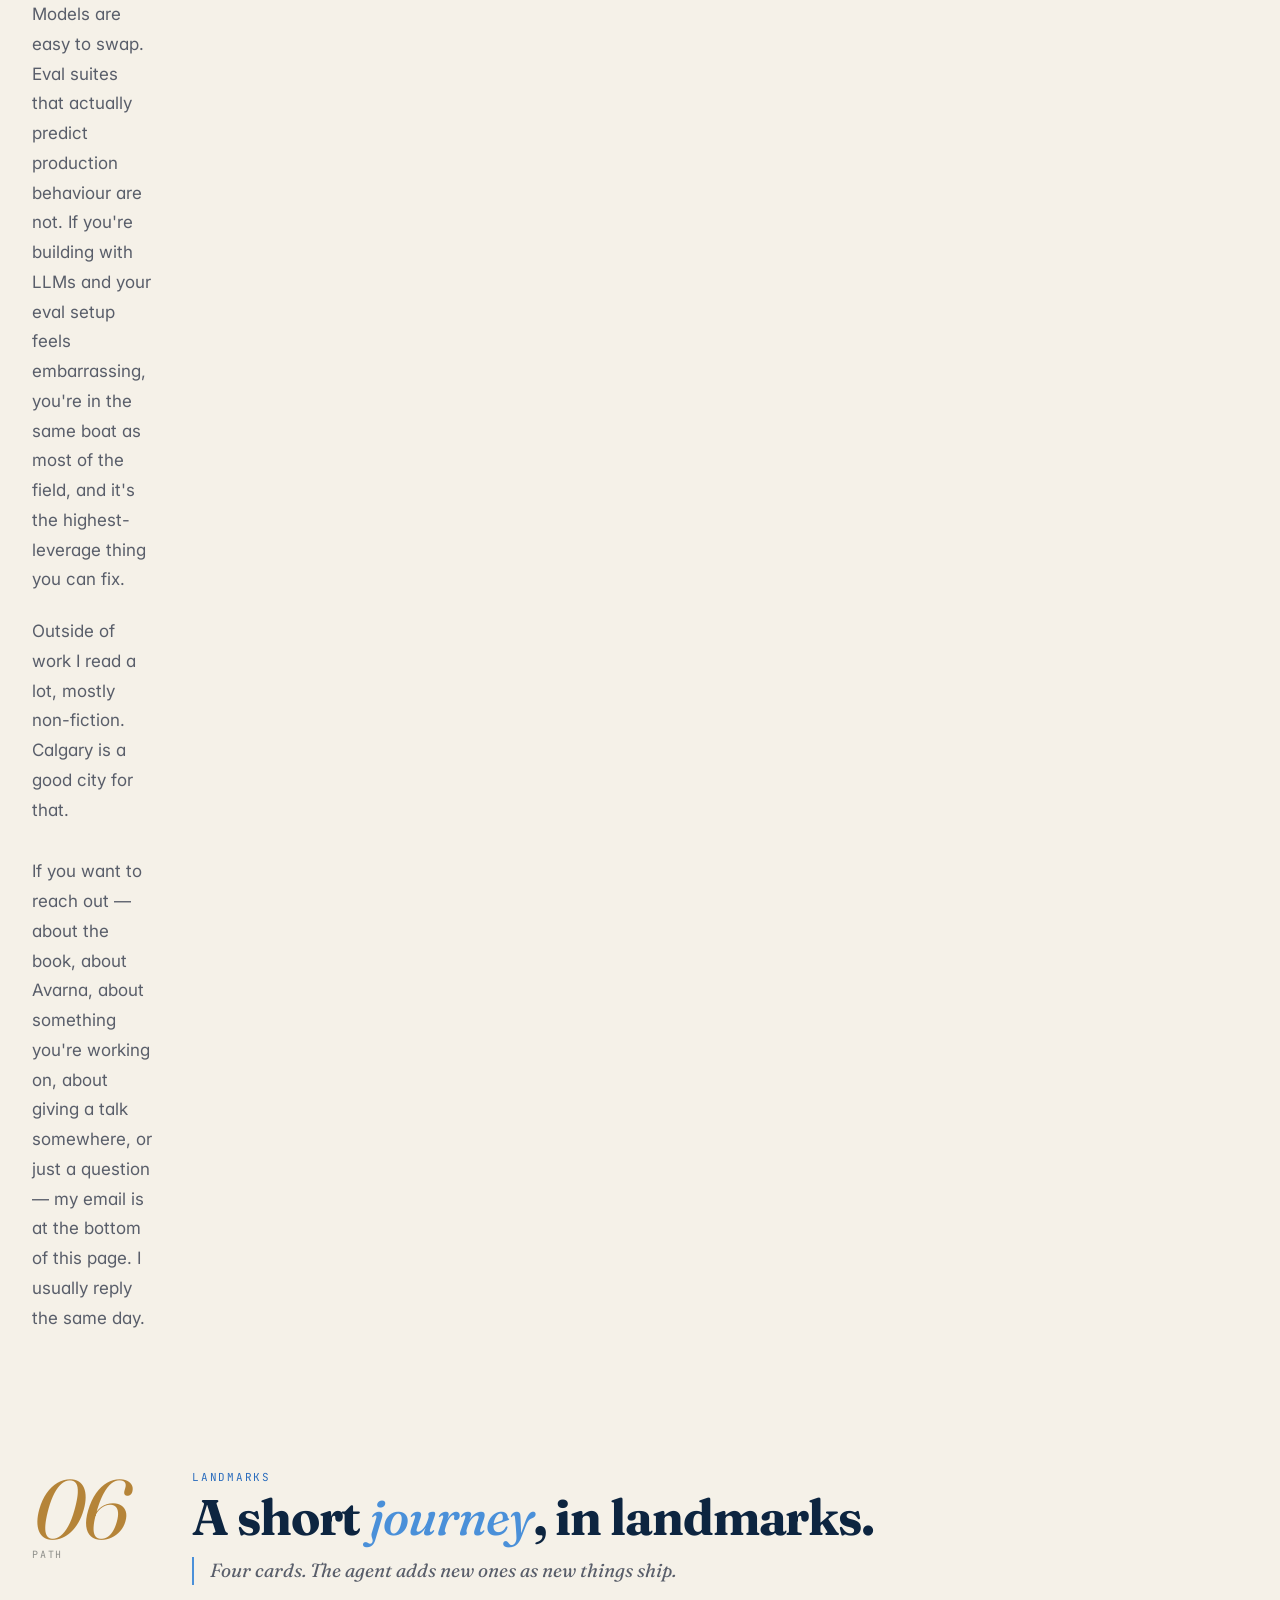
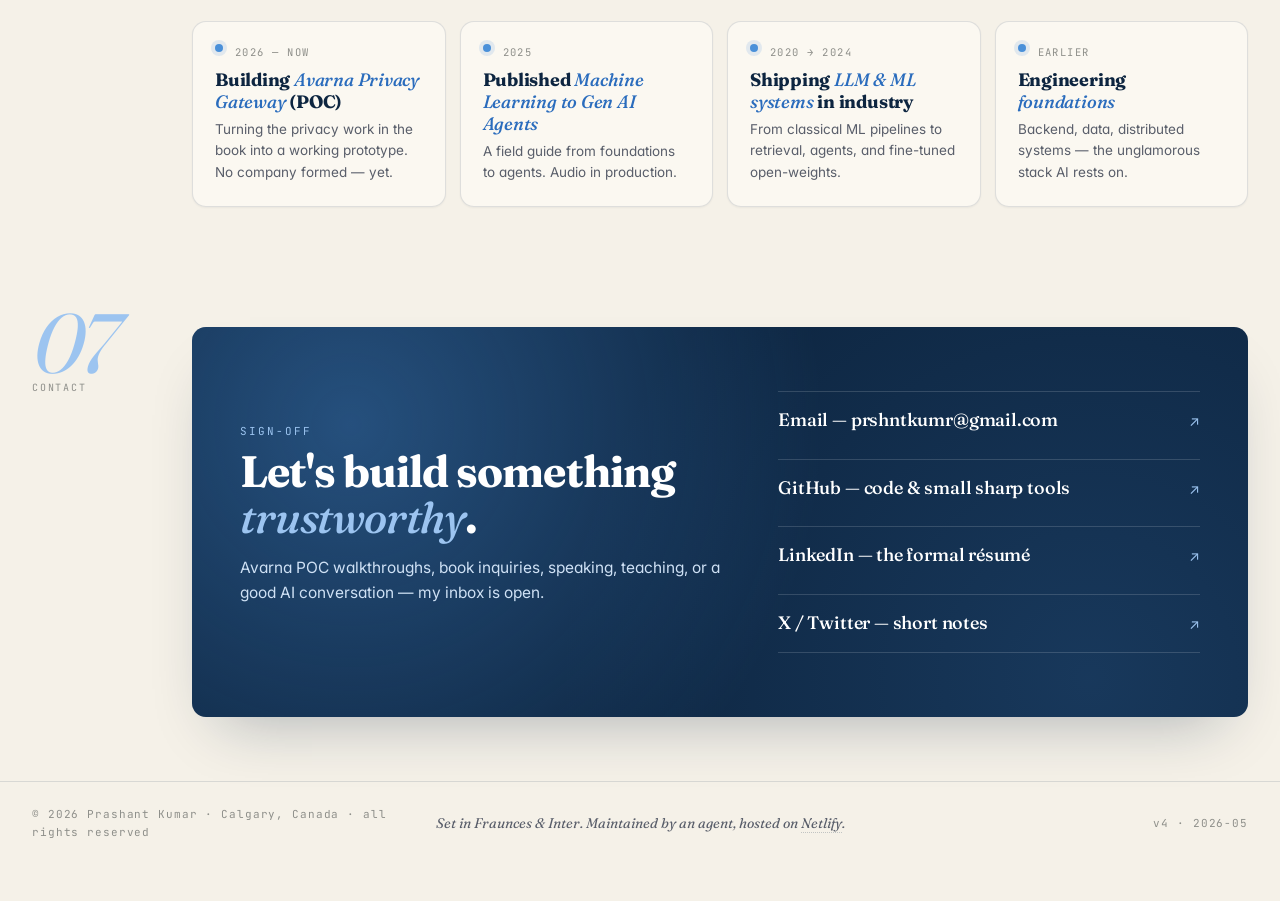
==== commit 5f1ce9a3: "Add portrait photo; point GitHub link to profile" ====
--- a/about/index.html
+++ b/about/index.html
@@ -370,7 +370,7 @@
         </div>
         <div class="signoff-links">
           <a class="so-link" href="mailto:prshntkumr@gmail.com">Email — prshntkumr@gmail.com <span class="ar">↗</span></a>
-          <a class="so-link" href="https://github.com/" target="_blank" rel="noopener">GitHub — code &amp; small sharp tools <span class="ar">↗</span></a>
+          <a class="so-link" href="https://github.com/prshnt-kumr" target="_blank" rel="noopener">GitHub — code &amp; small sharp tools <span class="ar">↗</span></a>
           <a class="so-link" href="https://www.linkedin.com/" target="_blank" rel="noopener">LinkedIn — the formal résumé <span class="ar">↗</span></a>
           <a class="so-link" href="#">X / Twitter — short notes <span class="ar">↗</span></a>
         </div>
